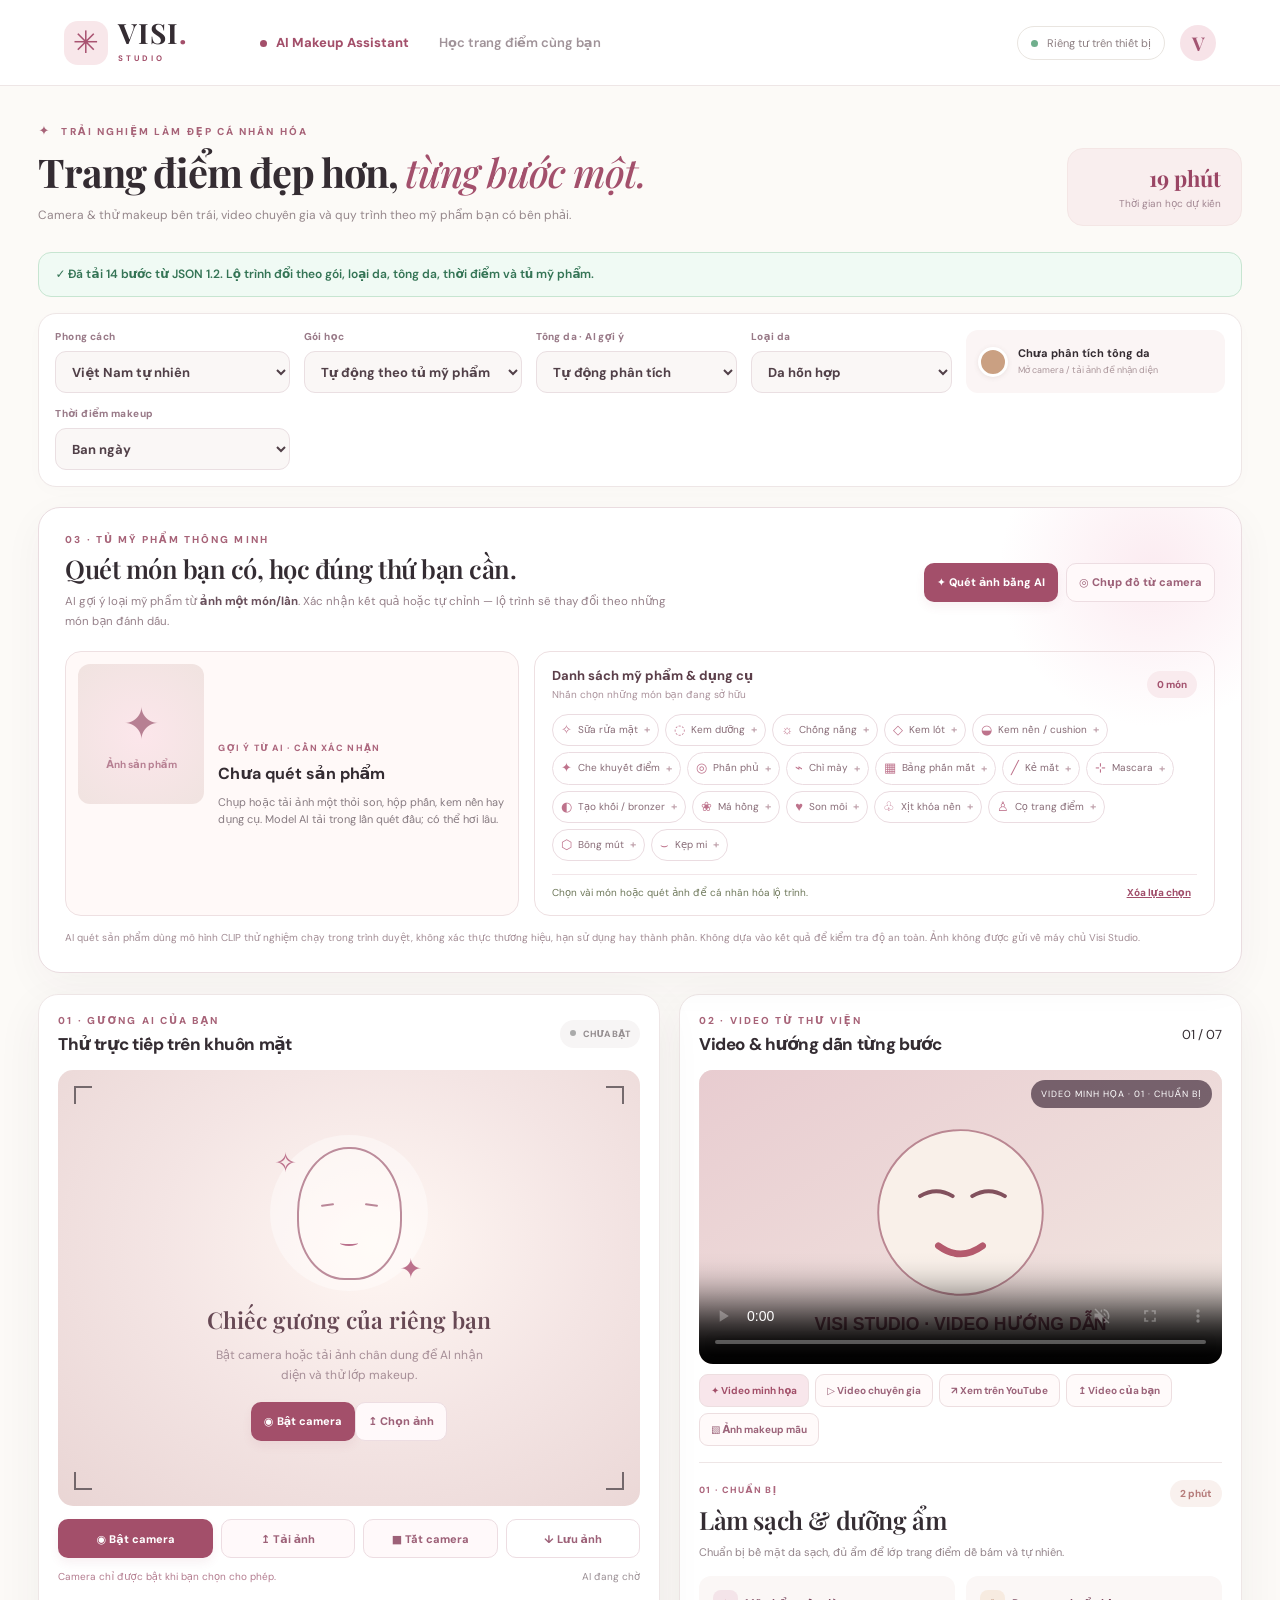
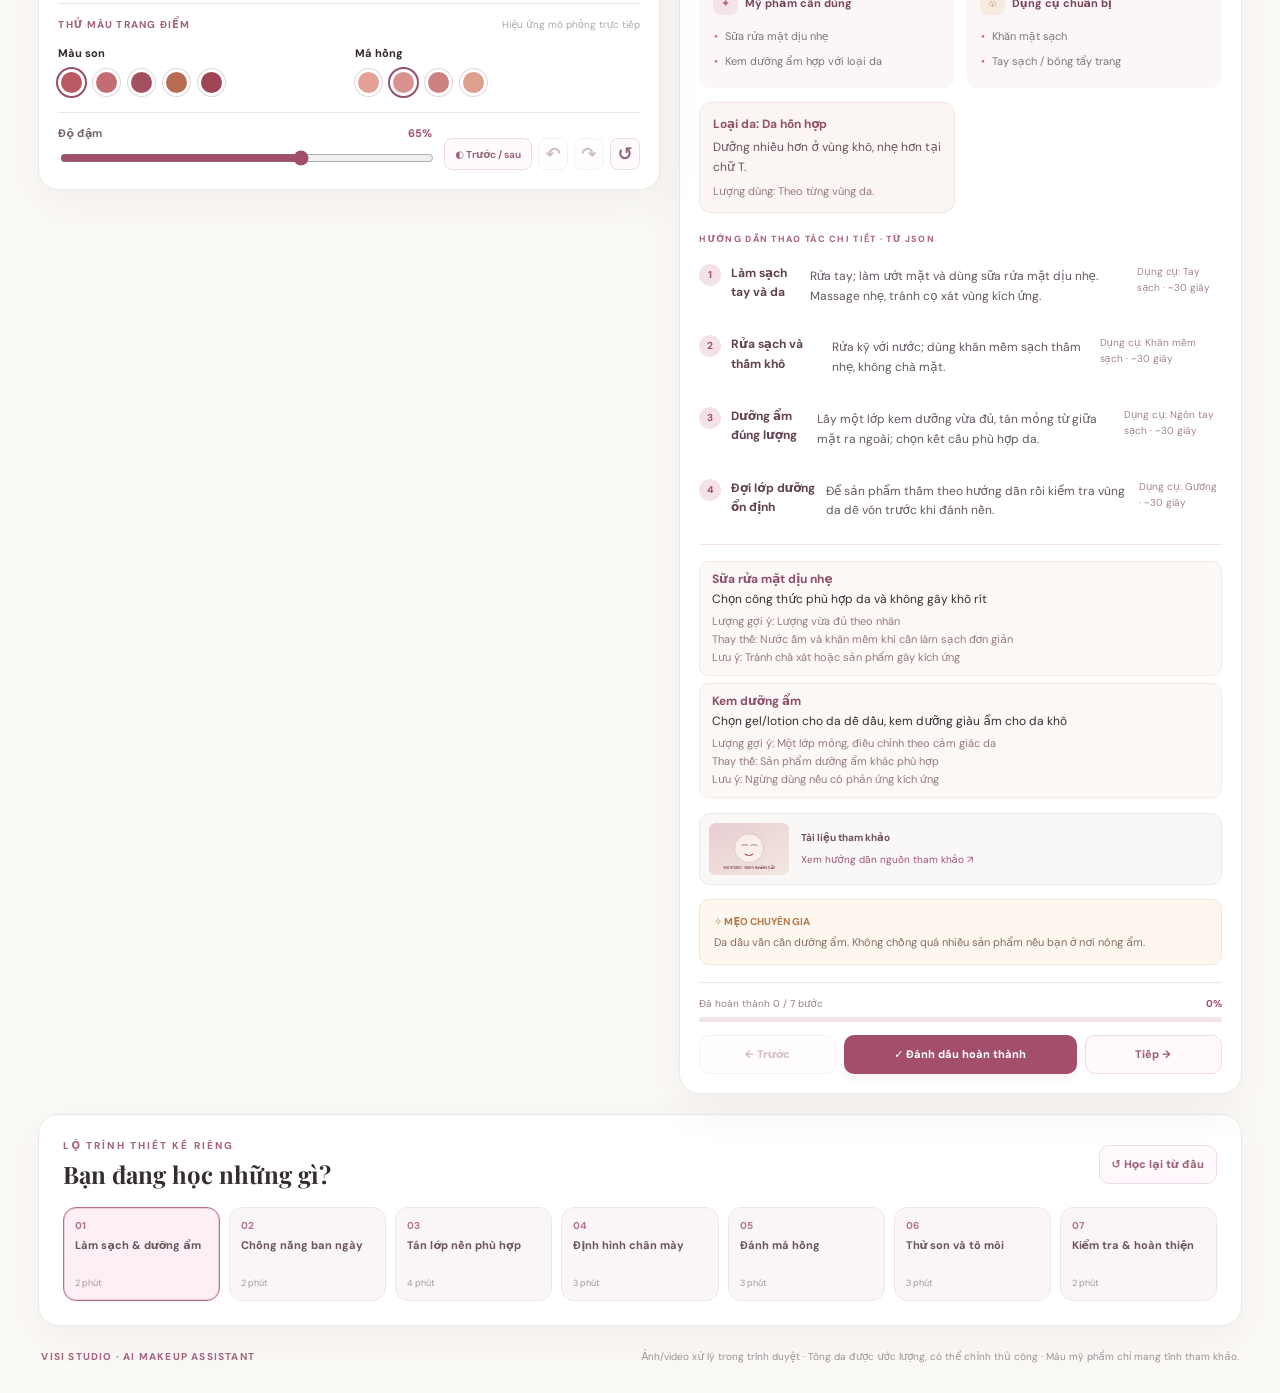
==== makeup-assistant/index.html @ 54a28d05 "Add files via upload" ====
<!doctype html>
<html lang="vi">
<head>
  <meta charset="UTF-8">
  <meta name="viewport" content="width=device-width,initial-scale=1,viewport-fit=cover">
  <meta name="theme-color" content="#fcf9f5">
  <meta name="description" content="Visi Studio – học makeup 2 màn hình, thử son và má hồng AI, video hướng dẫn, lộ trình cá nhân hóa theo tông da.">
  <title>Visi Studio · AI Makeup Assistant</title>
  <link rel="icon" href="assets/logo.svg" type="image/svg+xml">
  <link rel="stylesheet" href="style.css?v=json11">
  <link rel="stylesheet" href="inventory.css?v=json11">
  <script src="curriculum.js?v=json11" defer></script>
  <script src="inventory-ai.js?v=json11" defer></script>
  <script src="script.js?v=json11" defer></script>
</head>
<body>
<div class="app-shell">
  <header class="topbar">
    <a class="brand" href="./" aria-label="Trang chủ Visi Studio"><span class="logo-icon">✳</span><span class="brand-word">VISI<span class="period">.</span><small>STUDIO</small></span></a>
    <div class="topnav"><span class="nav-link active"><span class="dot"></span> AI Makeup Assistant</span><span class="nav-link hide-small">Học trang điểm cùng bạn</span></div>
    <div class="topright"><span class="privacy-chip"><span class="privacy-dot"></span> Riêng tư trên thiết bị</span><span class="top-avatar">V</span></div>
  </header>

  <main class="main">
    <div class="intro-row">
      <div><div class="eyebrow"><span class="tiny-star">✦</span> TRẢI NGHIỆM LÀM ĐẸP CÁ NHÂN HÓA</div><h1>Trang điểm đẹp hơn, <em>từng bước một.</em></h1><p>Camera & thử makeup bên trái, video chuyên gia và quy trình theo mỹ phẩm bạn có bên phải.</p></div>
      <div class="intro-stat"><strong id="totalTime">15 phút</strong><span>Thời gian học dự kiến</span></div>
    </div>
    <div id="curriculumStatus" class="curriculum-status loading" role="status" aria-live="polite">Đang tải dữ liệu JSON…</div>
    <div class="studio-controls">
      <div class="field"><label for="styleSelect">Phong cách</label><select id="styleSelect"><option value="vietnam">Việt Nam tự nhiên</option><option value="douyin">Douyin trong trẻo</option><option value="western">Âu Mỹ sắc nét</option></select></div>
      <div class="field"><label for="planSelect">Gói học</label><select id="planSelect"><option value="auto">Tự động theo tủ mỹ phẩm</option><option value="basic">Cơ bản · 7 bước</option><option value="advanced">Nâng cao · 13 bước</option></select></div>
      <div class="field"><label for="toneSelect">Tông da · AI gợi ý</label><select id="toneSelect"><option value="auto">Tự động phân tích</option><option value="light">Da sáng</option><option value="medium">Da trung bình</option><option value="tan">Da ngăm</option><option value="deep">Da sẫm</option></select></div>
      <div class="field"><label for="skinTypeSelect">Loại da</label><select id="skinTypeSelect"><option value="normal">Da thường</option><option value="oily">Da dầu</option><option value="dry">Da khô</option><option value="combination">Da hỗn hợp</option><option value="sensitive">Da nhạy cảm</option></select></div><div class="tone-result"><span class="tone-dot" id="toneDot"></span><div><strong id="toneTitle">Chưa phân tích tông da</strong><small id="toneDetails">Có thể tự chọn hoặc mở camera</small></div></div>
      <div class="field"><label for="timeOfDaySelect">Thời điểm makeup</label><select id="timeOfDaySelect"><option value="day">Ban ngày</option><option value="night">Buổi tối</option></select></div>
    </div>


    <section class="inventory-studio" aria-label="Tủ mỹ phẩm và quét AI">
      <div class="inventory-head">
        <div><div class="eyebrow">03 · TỦ MỸ PHẨM THÔNG MINH</div><h2>Quét món bạn có, học đúng thứ bạn cần.</h2><p>AI gợi ý loại mỹ phẩm từ <strong>ảnh một món/lần</strong>. Xác nhận kết quả hoặc tự chỉnh — lộ trình sẽ thay đổi theo những món bạn đánh dấu.</p></div>
        <div class="inventory-actions"><button id="scanFromPhoto" type="button" class="btn primary">✦ Quét ảnh bằng AI</button><button id="scanFromCamera" type="button" class="btn outline">◎ Chụp đồ từ camera</button><input id="productScanInput" type="file" accept="image/jpeg,image/png,image/webp" hidden></div>
      </div>
      <div class="inventory-body">
        <div class="scan-result" aria-label="Kết quả nhận diện sản phẩm">
          <div class="scan-preview"><img id="scanPreview" alt="Ảnh sản phẩm được chọn" hidden><div id="scanPlaceholder"><span>✦</span><small>Ảnh sản phẩm</small></div></div>
          <div class="scan-insights"><span class="section-label">GỢI Ý TỪ AI · CẦN XÁC NHẬN</span><h3 id="scanName">Chưa quét sản phẩm</h3><p id="scanStatus" role="status" aria-live="polite">Chụp hoặc tải ảnh một thỏi son, hộp phấn, kem nền hay dụng cụ. Model AI tải trong lần quét đầu; có thể hơi lâu.</p><div id="scanConfirmation" hidden><span id="scanConfidence"></span><button class="btn primary" id="confirmScan" type="button">✓ Có, thêm vào tủ</button><button class="btn outline" id="rejectScan" type="button">Đổi loại</button></div></div>
        </div>
        <div class="inventory-collection"><div class="inventory-collection-head"><div><strong>Danh sách mỹ phẩm & dụng cụ</strong><small>Nhấn chọn những món bạn đang sở hữu</small></div><span id="ownedCount" class="inventory-count">0 món</span></div><div id="inventoryChips" class="inventory-chips"></div><div class="inventory-foot"><span id="planSuggestion" class="plan-suggestion"></span><button type="button" id="clearInventory" class="text-button">Xóa lựa chọn</button></div></div>
      </div>
      <p class="inventory-note">AI quét sản phẩm dùng mô hình CLIP thử nghiệm chạy trong trình duyệt, không xác thực thương hiệu, hạn sử dụng hay thành phần. Không dựa vào kết quả để kiểm tra độ an toàn. Ảnh không được gửi về máy chủ Visi Studio.</p>
    </section>

    <div class="workspace">
      <section class="pane camera-pane" aria-label="Gương AI và camera">
        <div class="pane-head"><div><div class="eyebrow">01 · GƯƠNG AI CỦA BẠN</div><h2>Thử trực tiếp trên khuôn mặt</h2></div><span class="live-pill" id="cameraState"><span></span> CHƯA BẬT</span></div>
        <div class="camera-stage" id="cameraStage">
          <canvas id="makeupCanvas" aria-label="Camera hoặc ảnh với lớp thử trang điểm ảo"></canvas>
          <div class="empty-state" id="emptyState"><div class="face-art"><div class="face-shape"><span class="face-eye one"></span><span class="face-eye two"></span><span class="face-lips"></span></div><span class="spark s1">✦</span><span class="spark s2">✧</span></div><strong>Chiếc gương của riêng bạn</strong><p>Bật camera hoặc tải ảnh chân dung để AI nhận diện và thử lớp makeup.</p><div class="empty-actions"><button id="startCameraMain" class="btn primary" type="button"><span>◉</span> Bật camera</button><button id="pickPhotoMain" class="btn outline" type="button">↥ Chọn ảnh</button></div></div>
          <div class="stage-corner tl"></div><div class="stage-corner tr"></div><div class="stage-corner bl"></div><div class="stage-corner br"></div>
          <div class="overlay-label" id="overlayLabel" hidden>Đang thử makeup ảo</div>
        </div>
        <video id="cameraVideo" autoplay muted playsinline hidden></video>
        <input id="photoInput" type="file" accept="image/jpeg,image/png,image/webp" hidden>
        <div class="camera-actions"><button class="btn primary" id="startCamera" type="button">◉ Bật camera</button><button class="btn outline" id="uploadPhoto" type="button">↥ Tải ảnh</button><button class="btn outline" id="stopCamera" type="button">■ Tắt camera</button><button class="btn ghost" id="captureBtn" type="button">↓ Lưu ảnh</button></div>
        <div class="statusbar"><span id="statusLine" role="status" aria-live="polite">Camera chỉ được bật khi bạn chọn cho phép.</span><span class="status-detail" id="aiStatus">AI đang chờ</span></div>
        <div class="preview-editor"><div class="editor-title"><span>THỬ MÀU TRANG ĐIỂM</span><small>Hiệu ứng mô phỏng trực tiếp</small></div>
          <div class="editor-rows"><div class="color-editor"><label>Màu son</label><div id="lipPalette" class="swatches" role="group" aria-label="Bảng màu son"></div></div><div class="color-editor"><label>Má hồng</label><div id="blushPalette" class="swatches" role="group" aria-label="Bảng màu má hồng"></div></div></div>
          <div class="preview-bottom"><div class="range-box"><label for="opacityRange">Độ đậm <b id="opacityValue">65%</b></label><input type="range" min="0" max="100" value="65" id="opacityRange"></div><div class="inline-tools"><button id="beforeAfter" type="button" class="mini-btn">◐ Trước / sau</button><button id="undoBtn" type="button" class="icon-btn" title="Hoàn tác" aria-label="Hoàn tác">↶</button><button id="redoBtn" type="button" class="icon-btn" title="Làm lại" aria-label="Làm lại">↷</button><button id="resetBtn" type="button" class="icon-btn" title="Đặt lại" aria-label="Đặt lại">↺</button></div></div>
        </div>
      </section>

      <section class="pane guide-pane" aria-label="Video hướng dẫn và lộ trình">
        <div class="pane-head"><div><div class="eyebrow">02 · VIDEO TỪ THƯ VIỆN</div><h2>Video & hướng dẫn từng bước</h2></div><span class="step-badge" id="stepCount">01 / 07</span></div>
        <div class="guide-player"><video id="guideVideo" controls playsinline preload="metadata" poster="assets/guide-poster.svg"></video><iframe id="expertFrame" title="Video chuyên gia Lisa Eldridge (YouTube)" allow="encrypted-media; picture-in-picture; fullscreen" referrerpolicy="strict-origin-when-cross-origin" loading="lazy" hidden></iframe><div class="video-corner-note" id="videoLabel">VIDEO MINH HỌA</div></div>
        <div class="video-actions"><button id="useVideoSample" type="button" class="tiny-btn active">✦ Video minh họa</button><button id="useExpertVideo" type="button" class="tiny-btn">▷ Video chuyên gia</button><a href="https://www.youtube.com/watch?v=bb75cZ81HUU" id="expertOriginal" class="tiny-btn expert-link" target="_blank" rel="noopener noreferrer">↗ Xem trên YouTube</a><button id="pickTutorial" type="button" class="tiny-btn">↥ Video của bạn</button><button id="pickReference" type="button" class="tiny-btn">▧ Ảnh makeup mẫu</button><input type="file" accept="video/mp4,video/webm" id="tutorialInput" hidden><input type="file" accept="image/png,image/jpeg,image/webp" id="referenceInput" hidden></div>
        <div class="reference-box" id="referenceBox" hidden><img id="referenceImg" alt="Ảnh trang điểm tham khảo của người dùng"><span>Ảnh makeup tham khảo</span><button id="clearReference" class="mini-btn" type="button">× Bỏ ảnh</button></div>
        <div class="lesson-header"><div><span class="section-label" id="lessonCategory">01 · CHUẨN BỊ</span><h3 id="lessonTitle">Làm sạch và dưỡng ẩm</h3><p id="lessonDesc">Chuẩn bị một bề mặt da thoải mái trước khi trang điểm.</p></div><span id="lessonMinutes" class="minute-tag">2 phút</span></div>
        <div id="availabilityNotice" class="availability-notice" hidden></div><div class="lesson-kits"><div class="kit"><div class="kit-head"><span class="kit-icon">✦</span><strong>Mỹ phẩm cần dùng</strong></div><ul id="productList"></ul></div><div class="kit"><div class="kit-head"><span class="kit-icon tools-icon">♧</span><strong>Dụng cụ chuẩn bị</strong></div><ul id="toolList"></ul></div></div>
        <div class="personalization-grid" aria-label="Gợi ý cá nhân hóa theo dữ liệu JSON">
          <div id="skinGuidance" class="personal-note" hidden></div>
          <div id="toneGuidance" class="personal-note" hidden></div>
        </div>
        <p id="styleGuidance" class="style-guidance" hidden></p>
        <div class="instructions"><div class="section-label">HƯỚNG DẪN THAO TÁC CHI TIẾT · TỪ JSON</div><ol id="instructionList"></ol></div>
        <div class="product-notes" id="productNotes" hidden></div><div class="lesson-resources"><img id="lessonIllustration" src="assets/guide-poster.svg" alt="Hình minh họa bước trang điểm" width="74" height="52"><div><strong>Tài liệu tham khảo</strong><a id="lessonSource" href="https://www.lorealparisusa.com/beauty-magazine/makeup/makeup-looks/how-to-apply-makeup" rel="noopener noreferrer" target="_blank">Quy trình makeup cơ bản của L’Oréal Paris ↗</a></div></div><div class="coach-note"><span>✧ MẸO CHUYÊN GIA</span><p id="expertTip"></p></div>
        <div class="lesson-bottom"><div class="progress-meta"><span id="progressText">Đã hoàn thành 0 / 7 bước</span><strong id="progressPercent">0%</strong></div><div class="progress-track"><span id="progressFill"></span></div><div class="lesson-nav"><button type="button" id="prevStep" class="btn outline">← Trước</button><button type="button" id="completeStep" class="btn primary">✓ Đánh dấu hoàn thành</button><button type="button" id="nextStep" class="btn outline">Tiếp →</button></div></div>
      </section>
    </div>

    <section class="roadmap"><div class="roadmap-head"><div><div class="eyebrow">LỘ TRÌNH THIẾT KẾ RIÊNG</div><h2>Bạn đang học những gì?</h2></div><button id="restartCourse" class="btn outline" type="button">↺ Học lại từ đầu</button></div><div class="step-track" id="stepTrack"></div></section>
    <footer class="footer"><span>VISI STUDIO · AI MAKEUP ASSISTANT</span><span>Ảnh/video xử lý trong trình duyệt · Tông da được ước lượng, có thể chỉnh thủ công · Màu mỹ phẩm chỉ mang tính tham khảo.</span></footer>
  </main>
</div>
</body>
</html>
---- makeup-assistant/style.css ----
@import url('https://fonts.googleapis.com/css2?family=DM+Sans:wght@400;500;600;700;800&family=Playfair+Display:ital,wght@0,500;0,600;0,700;1,500;1,600&display=swap');
:root{--cream:#fcfaf7;--text:#342c32;--muted:#97878d;--accent:#a34f6a;--accentDark:#8b3e58;--tint:#fcf0f2;--line:#eee6e6;--shadow:0 14px 45px #3c2e3810;--radius:20px}*{box-sizing:border-box}html{scroll-behavior:smooth}body{margin:0;background:var(--cream);font-family:'DM Sans',system-ui,-apple-system,'Segoe UI',sans-serif;color:var(--text);font-size:13px}button,select,input{font:inherit}button{cursor:pointer}button:disabled{opacity:.43;cursor:not-allowed}button:focus-visible,select:focus-visible,input:focus-visible,a:focus-visible{outline:3px solid #b5597a;outline-offset:2px}button,select{transition:box-shadow .18s,background .18s,transform .15s}button:not(:disabled):active{transform:scale(.98)}.topbar{height:86px;display:flex;align-items:center;justify-content:space-between;padding:0 clamp(22px,5vw,84px);background:#fff;border-bottom:1px solid var(--line);gap:22px}.brand{display:flex;align-items:center;gap:10px;color:var(--text);text-decoration:none}.logo-icon{background:#f8e7ea;color:#a95371;width:44px;height:44px;border-radius:14px;display:grid;place-items:center;font-size:31px;font-weight:400}.brand-word{font-family:'Playfair Display',Georgia,serif;font-size:28px;font-weight:700;line-height:.75;letter-spacing:1px}.brand-word .period{color:var(--accent)}.brand-word small{display:block;font:700 8px 'DM Sans',sans-serif;letter-spacing:3px;margin-top:10px;color:var(--accent)}.topnav{display:flex;gap:30px;align-items:center;margin-left:50px;margin-right:auto}.nav-link{font-size:13px;color:#a09399;font-weight:600;white-space:nowrap}.nav-link.active{color:var(--accent);font-weight:800}.dot{display:inline-block;width:7px;height:7px;border-radius:50%;background:var(--accent);margin-right:6px}.topright{display:flex;align-items:center;gap:15px}.privacy-chip{border:1px solid #e9e5e0;padding:9px 13px;border-radius:50px;color:#8d7f82;font-size:11px;white-space:nowrap}.privacy-dot{display:inline-block;width:7px;height:7px;border-radius:50%;background:#70af8d;margin-right:6px}.top-avatar{width:36px;height:36px;border-radius:50%;background:#f7e3e8;color:#a35572;display:grid;place-items:center;font-family:'Playfair Display',serif;font-weight:700;font-size:19px}.main{max-width:1500px;margin:0 auto;padding:36px clamp(18px,3vw,50px) 30px}.intro-row{display:flex;align-items:flex-end;justify-content:space-between;gap:20px;margin-bottom:26px}.eyebrow{letter-spacing:2.1px;font-size:10px;font-weight:800;color:#a76378}.tiny-star{font-size:13px;margin-right:6px}.intro-row h1{font-family:'Playfair Display',Georgia,serif;font-size:clamp(27px,3.1vw,43px);letter-spacing:-1.2px;margin:8px 0 8px;line-height:1.25}.intro-row h1 em{font-weight:500;color:#a3506c}.intro-row p{margin:0;color:#95878b;font-size:12px;line-height:1.8}.intro-stat{text-align:right;background:#f9eeee;border:1px solid #f4e6e5;border-radius:16px;padding:14px 20px;min-width:175px}.intro-stat strong{font-family:'Playfair Display',serif;display:block;color:#9a4564;font-size:22px;line-height:1.4}.intro-stat span{font-size:10px;color:#a18691}.studio-controls{background:#fff;border:1px solid var(--line);border-radius:18px;padding:16px;display:grid;grid-template-columns:1.1fr .95fr 1fr 1.1fr;gap:14px;margin-bottom:20px;box-shadow:0 4px 18px #3e273204}.field label{display:block;color:#997a88;font-size:10px;font-weight:800;margin-bottom:8px;letter-spacing:.4px}.field select{background:#faf7f6;border:1px solid #eadfe2;border-radius:11px;color:#514048;font-weight:700;min-width:0;width:100%;height:42px;padding:0 12px}.tone-result{background:#fbf5f5;border-radius:12px;display:flex;align-items:center;gap:10px;padding:9px 12px}.tone-dot{width:30px;height:30px;display:inline-block;border-radius:50%;background:linear-gradient(135deg,#ead0bb,#b68b71);border:3px solid #fff;box-shadow:0 1px 5px #7658501f;flex-shrink:0}.tone-result strong,.tone-result small{display:block}.tone-result strong{font-size:11px}.tone-result small{color:#aa959a;font-size:9px;margin-top:4px;line-height:1.5}.workspace{display:grid;grid-template-columns:minmax(0,1.05fr) minmax(0,.95fr);gap:19px;align-items:start}.pane{border:1px solid var(--line);border-radius:var(--radius);background:#fff;box-shadow:var(--shadow);padding:19px;min-width:0}.camera-pane{position:sticky;top:15px}.pane-head{display:flex;justify-content:space-between;align-items:center;gap:12px;margin-bottom:15px}.pane-head h2{font-size:17px;line-height:1.3;margin:6px 0 0;font-weight:800;letter-spacing:-.4px}.live-pill{font-size:9px;font-weight:800;border-radius:30px;background:#f7f5f5;color:#958e90;white-space:nowrap;padding:8px 10px}.live-pill span{display:inline-block;border-radius:50%;width:6px;height:6px;background:#aaa;vertical-align:1px;margin-right:5px}.live-pill.on{background:#e4f3e9;color:#36845e}.live-pill.on span{background:#40b677}.camera-stage{border-radius:15px;position:relative;width:100%;aspect-ratio:4 / 3;max-height:540px;min-height:330px;background:radial-gradient(ellipse at 55% 40%,#fff7f3,#f4e5e4 48%,#e9d5d4);overflow:hidden}.camera-stage>canvas{display:block;width:100%;height:100%;object-fit:contain}.empty-state{position:absolute;inset:0;display:flex;flex-direction:column;align-items:center;justify-content:center;text-align:center;padding:24px}.empty-state[hidden]{display:none}.empty-state strong{font-family:'Playfair Display',Georgia,serif;font-size:23px;font-weight:600;color:#674854;margin-top:13px}.empty-state p{font-size:12px;color:#a68e97;line-height:1.7;max-width:280px;margin:10px 0 16px}.face-art{position:relative;width:158px;height:156px;border-radius:50%;background:#ffffff60;display:grid;place-items:center}.face-shape{width:105px;height:133px;position:relative;border:2px solid #bc8c9b;border-radius:49% 49% 45% 45%;background:#fffaf740}.face-eye{position:absolute;top:55px;width:13px;height:2px;background:#ba8798;border-radius:2px}.face-eye.one{left:22px;transform:rotate(-7deg)}.face-eye.two{right:22px;transform:rotate(7deg)}.face-lips{position:absolute;width:18px;height:6px;bottom:32px;left:calc(50% - 9px);border-bottom:2px solid #ba708c;border-radius:50%}.spark{position:absolute;color:#bc718c;font-size:27px}.s1{bottom:5px;right:6px}.s2{top:10px;left:4px}.stage-corner{position:absolute;width:18px;height:18px;pointer-events:none;opacity:.65;border-color:#fff}.stage-corner.tl{top:16px;left:16px;border-top:2px solid;border-left:2px solid}.stage-corner.tr{top:16px;right:16px;border-top:2px solid;border-right:2px solid}.stage-corner.bl{bottom:16px;left:16px;border-bottom:2px solid;border-left:2px solid}.stage-corner.br{bottom:16px;right:16px;border-bottom:2px solid;border-right:2px solid}.overlay-label{position:absolute;right:14px;bottom:14px;background:#432c3fa8;color:#fff;border-radius:22px;padding:7px 11px;font-size:10px}.camera-actions{display:grid;grid-template-columns:1.15fr 1fr 1fr 1fr;gap:8px;margin-top:13px}.btn{border-radius:10px;min-height:39px;padding:9px 12px;font-weight:800;font-size:11px;white-space:nowrap;border:1px solid transparent}.btn.primary{color:#fff;background:var(--accent);box-shadow:0 5px 10px #a34f6a14}.btn.primary:hover{background:var(--accentDark)}.btn.outline,.btn.ghost{border-color:#eddde2;color:#9d6178;background:#fff9fa}.btn.outline:hover,.btn.ghost:hover{background:#f9edf0}.btn.ghost{background:#fff}.statusbar{display:flex;justify-content:space-between;gap:12px;color:#b37c8f;font-size:10px;margin:11px 0 13px;min-height:21px;line-height:1.5}.statusbar.error{color:#bd4c66}.status-detail{color:#9a8f94;white-space:nowrap}.preview-editor{border-top:1px solid var(--line);padding-top:14px}.editor-title{display:flex;align-items:center;justify-content:space-between;gap:8px}.editor-title>span{font-size:10px;color:#a3647a;font-weight:800;letter-spacing:1.2px}.editor-title small{font-size:10px;color:#aaa}.editor-rows{display:grid;grid-template-columns:1fr 1fr;gap:12px;margin-top:15px}.color-editor label{display:block;font-size:11px;font-weight:800;margin-bottom:9px}.swatches{display:flex;flex-wrap:wrap;gap:8px}.swatch{width:27px;height:27px;border-radius:50%;border:3px solid #fff;box-shadow:0 0 0 1px #e5d5da;cursor:pointer;padding:0}.swatch.active{box-shadow:0 0 0 2px #96506b,0 0 0 4px #fff}.preview-bottom{border-top:1px solid var(--line);margin-top:16px;padding-top:13px;display:flex;align-items:flex-end;justify-content:space-between;gap:12px}.range-box{flex:1}.range-box label{font-size:11px;display:flex;justify-content:space-between;gap:10px;font-weight:700;color:#75646c;margin-bottom:8px}.range-box label b{color:#a64d70}.range-box input{accent-color:#a34f6a;width:100%;cursor:pointer}.inline-tools{display:flex;gap:6px;align-items:center}.mini-btn,.icon-btn{border:1px solid #eadce0;background:#fffafb;color:#956779;border-radius:8px;min-height:32px;padding:5px 10px;font-weight:700;font-size:10px}.icon-btn{width:30px;padding:0;font-size:18px}.mini-btn.active{background:#a34f6a;color:white}.guide-player{border-radius:14px;background:#eadcda;overflow:hidden;aspect-ratio:16/9;position:relative}.guide-player video{display:block;width:100%;height:100%;background:#eadcda;object-fit:contain}.video-corner-note{position:absolute;right:10px;top:10px;border-radius:30px;background:#351e30a3;color:#fff;font-size:9px;letter-spacing:1px;padding:8px 10px;pointer-events:none}.video-actions{display:flex;gap:6px;flex-wrap:wrap;margin:10px 0 16px}.tiny-btn{font-size:10px;font-weight:700;color:#9b6379;background:#fffafa;border:1px solid #eddee0;border-radius:9px;padding:9px 11px;white-space:nowrap}.tiny-btn.active{background:#f8e6eb;color:#a24f69}.reference-box{border:1px solid #eddfe3;background:#fff8f8;border-radius:10px;margin-bottom:14px;padding:8px;display:flex;gap:12px;align-items:center}.reference-box[hidden]{display:none}.reference-box img{height:58px;width:64px;object-fit:cover;border-radius:7px}.reference-box span{flex:1;font-size:10px;color:#8b6676;font-weight:700}.lesson-header{border-top:1px solid var(--line);padding-top:17px;display:flex;gap:12px;justify-content:space-between}.section-label{font-size:9px;color:#ac667d;font-weight:800;letter-spacing:1.3px}.lesson-header h3{font-family:'Playfair Display',Georgia,serif;font-size:25px;font-weight:600;line-height:1.3;letter-spacing:-.4px;margin:7px 0 7px}.lesson-header p{color:#93848a;line-height:1.65;font-size:11px;margin:0}.minute-tag{background:#f9f1ee;border-radius:30px;color:#b67c7b;font-size:10px;font-weight:800;padding:7px 10px;white-space:nowrap;height:fit-content}.lesson-kits{display:grid;grid-template-columns:1fr 1fr;gap:11px;margin-top:15px}.kit{background:#fbf7f6;border-radius:12px;padding:14px;min-width:0}.kit-head{display:flex;gap:7px;align-items:center;font-size:11px;color:#79455c}.kit-icon{background:#f4e4e9;display:grid;place-items:center;width:25px;height:25px;border-radius:8px;color:#b56586}.kit-icon.tools-icon{color:#a37055;background:#f7ebe0}.kit ul{list-style:none;margin:9px 0 0;padding:0}.kit li{padding:4px 0 4px 12px;font-size:11px;color:#80737a;line-height:1.55;position:relative}.kit li:before{content:'•';position:absolute;left:1px;color:#b66b81}.instructions{margin-top:20px}.instructions ol{padding:0;margin:11px 0 0;list-style:none;counter-reset:inst}.instructions li{counter-increment:inst;display:flex;gap:10px;align-items:flex-start;line-height:1.6;margin:0 0 10px;font-size:11.5px;color:#645762}.instructions li:before{content:counter(inst);background:#f5e2e7;color:#a4516b;flex:0 0 22px;height:22px;border-radius:50%;display:grid;place-items:center;font-size:10px;font-weight:800}.coach-note{margin-top:14px;padding:12px 14px;background:#fdf7ef;border:1px solid #f1e3d7;border-radius:10px}.coach-note span{font-size:10px;font-weight:800;color:#b57a4b}.coach-note p{margin:5px 0 0;font-size:11px;line-height:1.6;color:#866b61}.lesson-bottom{border-top:1px solid var(--line);padding-top:14px;margin-top:17px}.progress-meta{display:flex;justify-content:space-between;align-items:center;font-size:10px;color:#947f88}.progress-meta strong{color:#9d4c6b}.progress-track{height:5px;background:#f1e5e7;border-radius:12px;overflow:hidden;margin:7px 0 13px}.progress-track span{display:block;height:100%;width:0;background:#ad5b79;border-radius:10px;transition:width .2s}.lesson-nav{display:grid;grid-template-columns:1fr 1.7fr 1fr;gap:8px}.roadmap{margin-top:20px;background:#fff;border:1px solid var(--line);border-radius:20px;padding:24px;box-shadow:var(--shadow)}.roadmap-head{display:flex;justify-content:space-between;gap:10px;align-items:center;margin-bottom:17px}.roadmap-head h2{margin:6px 0 0;font-family:'Playfair Display',serif;font-size:24px}.step-track{display:grid;grid-template-columns:repeat(7,minmax(120px,1fr));gap:9px}.track-step{background:#faf6f6;border:1px solid #f0e6e7;border-radius:13px;padding:11px;text-align:left;display:flex;flex-direction:column;gap:6px;min-height:94px;color:#6b5360}.track-step.active{background:#fcf0f2;border-color:#b86e86;box-shadow:inset 0 0 0 1px #b86e8640}.track-step.done{background:#f0f8f1;border-color:#b3d6bf}.track-step .num{font-size:10px;font-weight:800;color:#b4778a}.track-step strong{font-size:11px;line-height:1.4}.track-step small{font-size:9px;color:#a29599;margin-top:auto}.footer{display:flex;justify-content:space-between;gap:25px;font-size:10px;color:#9c9297;padding:24px 3px 0}.footer span:first-child{letter-spacing:1.2px;font-weight:800;color:#a6657c;white-space:nowrap}
@media (max-width:1100px){.workspace{grid-template-columns:minmax(0,1fr) minmax(0,1fr)}.main{padding:26px 18px}.camera-stage{min-height:300px}.step-track{grid-template-columns:repeat(4,minmax(0,1fr))}.camera-actions{grid-template-columns:repeat(2,1fr)}.topnav{margin-left:0}.intro-stat{display:none}}
@media (max-width:820px){.workspace{grid-template-columns:1fr}.camera-pane{position:static}.studio-controls{grid-template-columns:repeat(2,minmax(0,1fr))}.camera-stage{max-height:none;aspect-ratio:4/3}.guide-pane{display:flex;flex-direction:column}.guide-pane .guide-player{max-height:350px}.topnav .hide-small{display:none}}
@media (max-width:540px){.topbar{height:70px;padding:0 16px}.topnav{display:none}.topright .privacy-chip{font-size:0;padding:9px 10px}.privacy-dot{margin:0}.main{padding:22px 12px}.intro-row h1{font-size:29px}.intro-row p{font-size:11px}.studio-controls{padding:10px;gap:8px}.field select{font-size:11px;padding:0 7px}.tone-result{grid-column:1/-1}.pane{padding:11px;border-radius:16px}.pane-head h2{font-size:15px}.eyebrow{font-size:9px;letter-spacing:1.5px}.camera-stage{min-height:345px;aspect-ratio:4/4.3}.empty-state strong{font-size:19px}.empty-state p{font-size:11px}.camera-actions{grid-template-columns:repeat(2,minmax(0,1fr))}.lesson-kits{gap:7px}.kit{padding:11px}.kit-head{font-size:10px}.lesson-header h3{font-size:23px}.preview-bottom{flex-wrap:wrap}.range-box{flex-basis:100%}.step-track{grid-template-columns:repeat(2,minmax(0,1fr))}.roadmap{padding:15px}.roadmap-head h2{font-size:20px}.footer{flex-direction:column;gap:6px}}
@media(prefers-reduced-motion:reduce){html{scroll-behavior:auto}button,select,input,.progress-track span{transition:none!important}}

/* Visi Studio · JSON curriculum personalization panels */
.curriculum-status{margin:0 0 16px;padding:12px 16px;border-radius:13px;font-size:12px;font-weight:600;line-height:1.6;border:1px solid #eaddda;background:#f8f1eb;color:#6a555d}
.curriculum-status.ready{background:#f0faf4;border-color:#c7e5d1;color:#347455}
.curriculum-status.error{background:#fff1f0;border-color:#efc9c4;color:#a64648}
.curriculum-status button{margin-left:12px;padding:5px 12px}
.personalization-grid{display:grid;grid-template-columns:1fr 1fr;gap:10px;margin-top:14px}
.personal-note{background:#fbf6f4;border:1px solid #f1e4e1;border-radius:12px;padding:12px 13px;font-size:12px;line-height:1.65;color:#65545b}
.personal-note b{display:block;margin-bottom:3px;color:#935266;font-size:12px}
.personal-note p{margin:0 0 5px}
.personal-note small{display:block;color:#977882;font-size:11px;line-height:1.55}
.personal-note[hidden],.style-guidance[hidden],.product-notes[hidden]{display:none!important}
.style-guidance{margin:12px 0;padding:10px 12px;border-left:3px solid #be6a82;background:#fff8f6;border-radius:0 8px 8px 0;font-size:12px;line-height:1.6;color:#7e5365}
.instructions .instruction-action{padding:8px 0}
.instructions .instruction-action strong{font-size:12px;color:#62424f}
.instructions .instruction-action p{margin:3px 0;font-size:12px;line-height:1.65}
.instructions .instruction-action small{display:block;font-size:10px;color:#a18489}
.product-notes{border-top:1px solid #f2e4e8;margin:12px 0 0;padding-top:9px}
.product-note-item{padding:9px 12px;margin:7px 0;background:#fcf8f6;border-radius:10px;border:1px solid #f4e7e4}
.product-note-item strong{display:block;color:#8e4d69;font-size:12px;margin-bottom:3px}
.product-note-item p{font-size:12px;margin:0 0 4px;line-height:1.6}
.product-note-item small{display:block;color:#96787f;font-size:11px;line-height:1.6}
@media(max-width:740px){.personalization-grid{grid-template-columns:1fr}.curriculum-status{font-size:11px}}
---- makeup-assistant/inventory.css ----
/* Visi Studio · smart vanity / video-source updates */
.studio-controls{grid-template-columns:1.05fr .98fr .9fr .9fr 1.16fr}
.inventory-studio{background:#fff;border:1px solid #eadce0;border-radius:22px;margin:0 0 21px;padding:25px 26px;box-shadow:0 12px 40px #452d3a0b;position:relative;overflow:hidden}
.inventory-studio:before{content:"";pointer-events:none;position:absolute;right:-72px;top:-96px;background:radial-gradient(circle,#fbe9ef,#fff0 68%);height:320px;width:320px;opacity:.9}
.inventory-head{position:relative;display:flex;align-items:center;justify-content:space-between;gap:22px}
.inventory-head h2{font:600 clamp(21px,2vw,27px)/1.24 'Playfair Display',Georgia,serif;margin:7px 0 7px;letter-spacing:-.5px}
.inventory-head p{margin:0;font-size:11.5px;color:#96818a;line-height:1.7;max-width:610px}
.inventory-head strong{color:#69505c}
.inventory-actions{display:flex;flex-wrap:wrap;gap:8px;justify-content:flex-end;flex-shrink:0}
.inventory-body{display:grid;grid-template-columns:minmax(280px,.8fr) minmax(0,1.2fr);gap:15px;margin-top:20px;position:relative}
.scan-result{border:1px solid #eee0e2;background:#fff9f8;border-radius:16px;padding:12px;display:flex;gap:14px;min-width:0}
.scan-preview{position:relative;flex:0 0 126px;width:126px;height:140px;background:radial-gradient(circle,#fce6eb,#f0e3e0);border-radius:12px;overflow:hidden;display:grid;place-items:center}
.scan-preview img{width:100%;height:100%;object-fit:cover;display:block}
.scan-preview img[hidden]{display:none}
#scanPlaceholder{display:grid;place-items:center;text-align:center;color:#b78093;gap:8px}
#scanPlaceholder[hidden]{display:none}
#scanPlaceholder span{font-size:44px;font-family:serif}
#scanPlaceholder small{font-size:10px;font-weight:700}
.scan-insights{min-width:0;align-self:center}
.scan-insights h3{margin:8px 0;font-size:16px;line-height:1.4}
.scan-insights p{margin:0;font-size:11px;line-height:1.6;color:#877b81}
#scanConfirmation{display:flex;gap:7px;flex-wrap:wrap;margin-top:11px;align-items:center}
#scanConfirmation[hidden]{display:none}
#scanConfidence{flex:0 0 100%;color:#a06b79;font-size:10px}
.scan-insights .btn{min-height:32px;padding:7px 9px}
.inventory-collection{border:1px solid #eee0e2;border-radius:16px;padding:15px 17px;min-width:0}
.inventory-collection-head,.inventory-foot{display:flex;gap:12px;justify-content:space-between;align-items:center}
.inventory-collection-head strong{display:block;font-size:13px;color:#5c3f4a}
.inventory-collection-head small{display:block;color:#aa929b;font-size:10px;margin-top:4px}
.inventory-count{white-space:nowrap;border-radius:40px;background:#f9ebee;padding:7px 10px;color:#a45470;font-size:10px;font-weight:800}
.inventory-chips{display:flex;gap:6px;flex-wrap:wrap;margin:13px 0;align-content:flex-start}
.inventory-chip{display:flex;gap:6px;align-items:center;justify-content:center;border:1px solid #ebdce1;border-radius:30px;background:#fff;color:#876b76;padding:7px 8px;font-size:10px;min-height:30px;line-height:1.25}
.inventory-chip span{color:#be738c;font-family:serif;font-size:13px}
.inventory-chip b{font-size:11px;color:#c6abb4}
.inventory-chip.is-owned{background:#a35471;color:#fff;border-color:#a35471}
.inventory-chip.is-owned span,.inventory-chip.is-owned b{color:#fff}
.inventory-chip:focus-visible{outline:3px solid #c58aa0;outline-offset:2px}
.inventory-foot{border-top:1px solid #f2e6e9;padding-top:10px}
.plan-suggestion{color:#6d7759;font-size:10px;line-height:1.5}
.text-button{background:transparent;border:none;color:#a04d6a;text-decoration:underline;font-size:10px;font-weight:700;white-space:nowrap}
.inventory-note{position:relative;font-size:10px;color:#a18b93;line-height:1.65;margin:14px 0 0}
.availability-notice{background:#fff8ed;border:1px solid #eddfc2;border-radius:10px;padding:11px 13px;margin:13px 0;color:#956c3f;font-size:11px;line-height:1.6}
.availability-notice[hidden]{display:none}
.lesson-resources{display:flex;align-items:center;gap:12px;background:#faf7f7;border:1px solid #f0e7e8;padding:9px;margin-top:15px;border-radius:11px}
.lesson-resources img{width:80px;height:52px;border-radius:7px;object-fit:cover;background:#e7d2d7}
.lesson-resources strong{font-size:10px;display:block;color:#70515c;margin-bottom:6px}
.lesson-resources a{font-size:10px;color:#a05470;text-decoration:none;line-height:1.5}
.lesson-resources a:hover{text-decoration:underline}
.guide-player iframe{width:100%;height:100%;border:0;display:block}
.guide-player video[hidden],.guide-player iframe[hidden]{display:none!important}
.video-actions .expert-link{display:inline-flex;align-items:center;text-decoration:none}
.privacy-chip{max-width:250px}
@media(max-width:1230px){.studio-controls{grid-template-columns:repeat(3,minmax(0,1fr))}.tone-result{grid-column:span 2}}
@media(max-width:930px){.inventory-head{align-items:start;flex-direction:column}.inventory-body{grid-template-columns:1fr}.inventory-actions{justify-content:start}}
@media(max-width:820px){.studio-controls{grid-template-columns:repeat(2,minmax(0,1fr))}.tone-result{grid-column:span 2}}
@media(max-width:550px){.inventory-studio{padding:17px 13px;border-radius:17px}.inventory-head h2{font-size:23px}.inventory-actions{width:100%;display:grid;grid-template-columns:1fr 1fr}.inventory-actions .btn{min-width:0;white-space:normal}.inventory-body{gap:10px}.scan-result{gap:9px}.scan-preview{width:94px;flex-basis:94px;height:128px}.scan-insights h3{font-size:13px}.scan-insights p{font-size:10px}.inventory-collection{padding:12px}.inventory-chip{font-size:9px;padding:6px 7px}.studio-controls{grid-template-columns:repeat(2,minmax(0,1fr))}.field label{line-height:1.4}.tone-result{grid-column:span 2}.inventory-count{font-size:9px}}
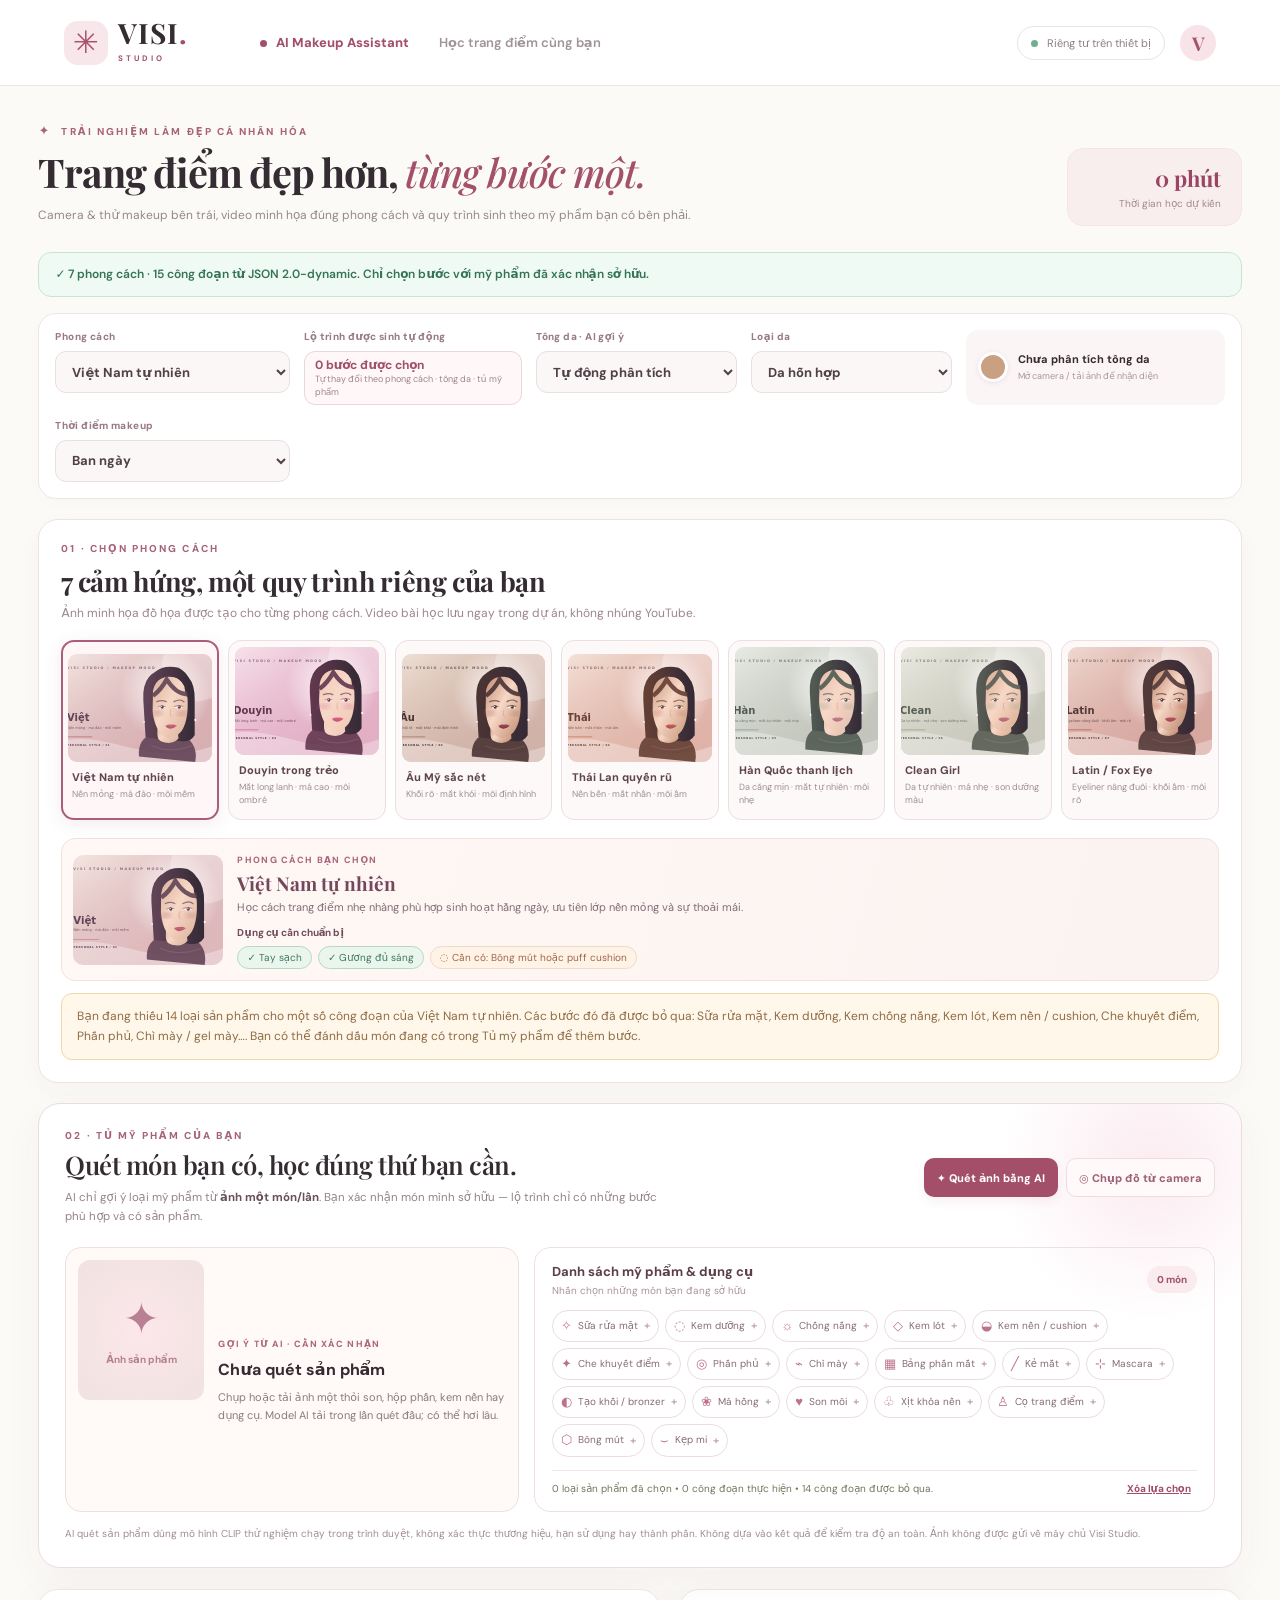
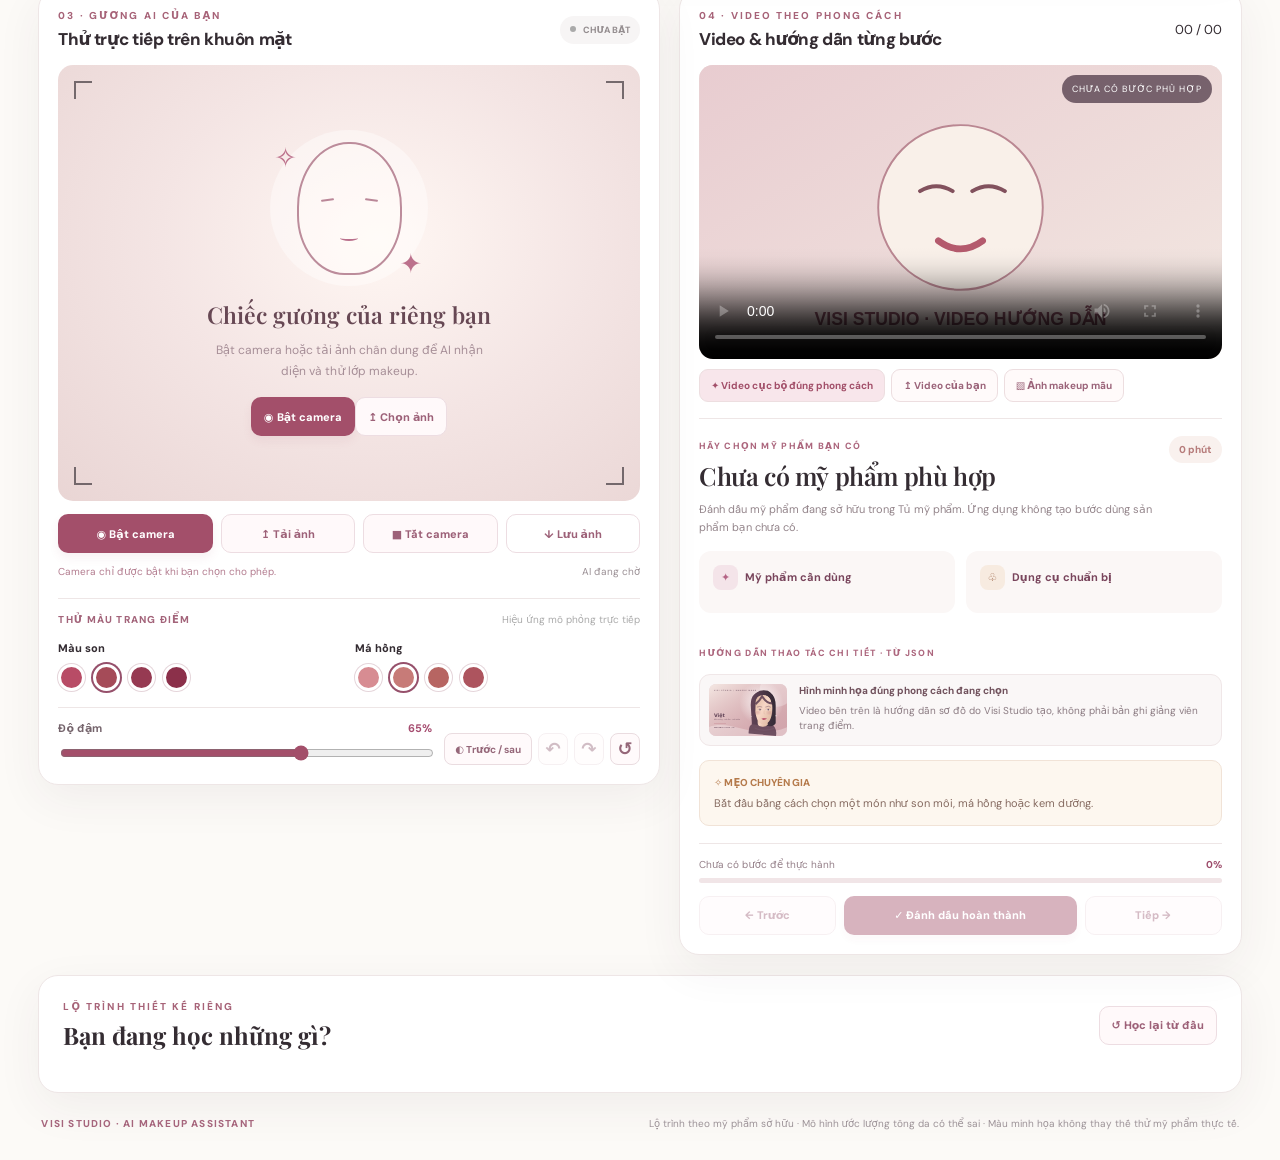
==== commit a09af94c: "Sivi Update" ====
--- a/makeup-assistant/index.html
+++ b/makeup-assistant/index.html
@@ -4,14 +4,14 @@
   <meta charset="UTF-8">
   <meta name="viewport" content="width=device-width,initial-scale=1,viewport-fit=cover">
   <meta name="theme-color" content="#fcf9f5">
-  <meta name="description" content="Visi Studio – học makeup 2 màn hình, thử son và má hồng AI, video hướng dẫn, lộ trình cá nhân hóa theo tông da.">
+  <meta name="description" content="Visi Studio – AI makeup hai màn hình: 7 phong cách, lộ trình sinh động từ tông da và mỹ phẩm có sẵn, video MP4 theo phong cách.">
   <title>Visi Studio · AI Makeup Assistant</title>
   <link rel="icon" href="assets/logo.svg" type="image/svg+xml">
-  <link rel="stylesheet" href="style.css?v=json11">
-  <link rel="stylesheet" href="inventory.css?v=json11">
-  <script src="curriculum.js?v=json11" defer></script>
-  <script src="inventory-ai.js?v=json11" defer></script>
-  <script src="script.js?v=json11" defer></script>
+  <link rel="stylesheet" href="style.css?v=dynamic20">
+  <link rel="stylesheet" href="inventory.css?v=dynamic20">
+  <script src="curriculum.js?v=dynamic20" defer></script>
+  <script src="inventory-ai.js?v=dynamic20" defer></script>
+  <script src="script.js?v=dynamic20" defer></script>
 </head>
 <body>
 <div class="app-shell">
@@ -23,22 +23,24 @@
 
   <main class="main">
     <div class="intro-row">
-      <div><div class="eyebrow"><span class="tiny-star">✦</span> TRẢI NGHIỆM LÀM ĐẸP CÁ NHÂN HÓA</div><h1>Trang điểm đẹp hơn, <em>từng bước một.</em></h1><p>Camera & thử makeup bên trái, video chuyên gia và quy trình theo mỹ phẩm bạn có bên phải.</p></div>
+      <div><div class="eyebrow"><span class="tiny-star">✦</span> TRẢI NGHIỆM LÀM ĐẸP CÁ NHÂN HÓA</div><h1>Trang điểm đẹp hơn, <em>từng bước một.</em></h1><p>Camera & thử makeup bên trái, video minh họa đúng phong cách và quy trình sinh theo mỹ phẩm bạn có bên phải.</p></div>
       <div class="intro-stat"><strong id="totalTime">15 phút</strong><span>Thời gian học dự kiến</span></div>
     </div>
     <div id="curriculumStatus" class="curriculum-status loading" role="status" aria-live="polite">Đang tải dữ liệu JSON…</div>
     <div class="studio-controls">
-      <div class="field"><label for="styleSelect">Phong cách</label><select id="styleSelect"><option value="vietnam">Việt Nam tự nhiên</option><option value="douyin">Douyin trong trẻo</option><option value="western">Âu Mỹ sắc nét</option></select></div>
-      <div class="field"><label for="planSelect">Gói học</label><select id="planSelect"><option value="auto">Tự động theo tủ mỹ phẩm</option><option value="basic">Cơ bản · 7 bước</option><option value="advanced">Nâng cao · 13 bước</option></select></div>
+      <div class="field"><label for="styleSelect">Phong cách</label><select id="styleSelect"><option value="vietnam">Đang tải 7 phong cách...</option></select></div>
+      <div class="field dynamic-plan-field"><label>Lộ trình được sinh tự động</label><div class="dynamic-step-count" id="dynamicCount"><b>Đang tính toán…</b></div></div>
       <div class="field"><label for="toneSelect">Tông da · AI gợi ý</label><select id="toneSelect"><option value="auto">Tự động phân tích</option><option value="light">Da sáng</option><option value="medium">Da trung bình</option><option value="tan">Da ngăm</option><option value="deep">Da sẫm</option></select></div>
       <div class="field"><label for="skinTypeSelect">Loại da</label><select id="skinTypeSelect"><option value="normal">Da thường</option><option value="oily">Da dầu</option><option value="dry">Da khô</option><option value="combination">Da hỗn hợp</option><option value="sensitive">Da nhạy cảm</option></select></div><div class="tone-result"><span class="tone-dot" id="toneDot"></span><div><strong id="toneTitle">Chưa phân tích tông da</strong><small id="toneDetails">Có thể tự chọn hoặc mở camera</small></div></div>
       <div class="field"><label for="timeOfDaySelect">Thời điểm makeup</label><select id="timeOfDaySelect"><option value="day">Ban ngày</option><option value="night">Buổi tối</option></select></div>
     </div>
 
 
+    <section class="style-gallery-section" aria-label="Thư viện phong cách makeup"><div class="style-heading"><div><div class="eyebrow">01 · CHỌN PHONG CÁCH</div><h2>7 cảm hứng, một quy trình riêng của bạn</h2><p>Ảnh minh họa đồ họa được tạo cho từng phong cách. Video bài học lưu ngay trong dự án, không nhúng YouTube.</p></div></div><div id="styleGallery" class="style-gallery"></div><div id="styleEquipment" class="style-equipment"></div><div id="planMissing" class="plan-missing" role="status" hidden></div></section>
+
     <section class="inventory-studio" aria-label="Tủ mỹ phẩm và quét AI">
       <div class="inventory-head">
-        <div><div class="eyebrow">03 · TỦ MỸ PHẨM THÔNG MINH</div><h2>Quét món bạn có, học đúng thứ bạn cần.</h2><p>AI gợi ý loại mỹ phẩm từ <strong>ảnh một món/lần</strong>. Xác nhận kết quả hoặc tự chỉnh — lộ trình sẽ thay đổi theo những món bạn đánh dấu.</p></div>
+        <div><div class="eyebrow">02 · TỦ MỸ PHẨM CỦA BẠN</div><h2>Quét món bạn có, học đúng thứ bạn cần.</h2><p>AI chỉ gợi ý loại mỹ phẩm từ <strong>ảnh một món/lần</strong>. Bạn xác nhận món mình sở hữu — lộ trình chỉ có những bước phù hợp và có sản phẩm.</p></div>
         <div class="inventory-actions"><button id="scanFromPhoto" type="button" class="btn primary">✦ Quét ảnh bằng AI</button><button id="scanFromCamera" type="button" class="btn outline">◎ Chụp đồ từ camera</button><input id="productScanInput" type="file" accept="image/jpeg,image/png,image/webp" hidden></div>
       </div>
       <div class="inventory-body">
@@ -53,7 +55,7 @@
 
     <div class="workspace">
       <section class="pane camera-pane" aria-label="Gương AI và camera">
-        <div class="pane-head"><div><div class="eyebrow">01 · GƯƠNG AI CỦA BẠN</div><h2>Thử trực tiếp trên khuôn mặt</h2></div><span class="live-pill" id="cameraState"><span></span> CHƯA BẬT</span></div>
+        <div class="pane-head"><div><div class="eyebrow">03 · GƯƠNG AI CỦA BẠN</div><h2>Thử trực tiếp trên khuôn mặt</h2></div><span class="live-pill" id="cameraState"><span></span> CHƯA BẬT</span></div>
         <div class="camera-stage" id="cameraStage">
           <canvas id="makeupCanvas" aria-label="Camera hoặc ảnh với lớp thử trang điểm ảo"></canvas>
           <div class="empty-state" id="emptyState"><div class="face-art"><div class="face-shape"><span class="face-eye one"></span><span class="face-eye two"></span><span class="face-lips"></span></div><span class="spark s1">✦</span><span class="spark s2">✧</span></div><strong>Chiếc gương của riêng bạn</strong><p>Bật camera hoặc tải ảnh chân dung để AI nhận diện và thử lớp makeup.</p><div class="empty-actions"><button id="startCameraMain" class="btn primary" type="button"><span>◉</span> Bật camera</button><button id="pickPhotoMain" class="btn outline" type="button">↥ Chọn ảnh</button></div></div>
@@ -71,9 +73,9 @@
       </section>
 
       <section class="pane guide-pane" aria-label="Video hướng dẫn và lộ trình">
-        <div class="pane-head"><div><div class="eyebrow">02 · VIDEO TỪ THƯ VIỆN</div><h2>Video & hướng dẫn từng bước</h2></div><span class="step-badge" id="stepCount">01 / 07</span></div>
-        <div class="guide-player"><video id="guideVideo" controls playsinline preload="metadata" poster="assets/guide-poster.svg"></video><iframe id="expertFrame" title="Video chuyên gia Lisa Eldridge (YouTube)" allow="encrypted-media; picture-in-picture; fullscreen" referrerpolicy="strict-origin-when-cross-origin" loading="lazy" hidden></iframe><div class="video-corner-note" id="videoLabel">VIDEO MINH HỌA</div></div>
-        <div class="video-actions"><button id="useVideoSample" type="button" class="tiny-btn active">✦ Video minh họa</button><button id="useExpertVideo" type="button" class="tiny-btn">▷ Video chuyên gia</button><a href="https://www.youtube.com/watch?v=bb75cZ81HUU" id="expertOriginal" class="tiny-btn expert-link" target="_blank" rel="noopener noreferrer">↗ Xem trên YouTube</a><button id="pickTutorial" type="button" class="tiny-btn">↥ Video của bạn</button><button id="pickReference" type="button" class="tiny-btn">▧ Ảnh makeup mẫu</button><input type="file" accept="video/mp4,video/webm" id="tutorialInput" hidden><input type="file" accept="image/png,image/jpeg,image/webp" id="referenceInput" hidden></div>
+        <div class="pane-head"><div><div class="eyebrow">04 · VIDEO THEO PHONG CÁCH</div><h2>Video & hướng dẫn từng bước</h2></div><span class="step-badge" id="stepCount">00 / 00</span></div>
+        <div class="guide-player"><video id="guideVideo" controls playsinline preload="metadata" poster="assets/guide-poster.svg"></video><div class="video-corner-note" id="videoLabel">VIDEO MINH HỌA</div></div>
+        <div class="video-actions"><button id="useVideoSample" type="button" class="tiny-btn active">✦ Video cục bộ đúng phong cách</button><button id="pickTutorial" type="button" class="tiny-btn">↥ Video của bạn</button><button id="pickReference" type="button" class="tiny-btn">▧ Ảnh makeup mẫu</button><input type="file" accept="video/mp4,video/webm" id="tutorialInput" hidden><input type="file" accept="image/png,image/jpeg,image/webp" id="referenceInput" hidden></div>
         <div class="reference-box" id="referenceBox" hidden><img id="referenceImg" alt="Ảnh trang điểm tham khảo của người dùng"><span>Ảnh makeup tham khảo</span><button id="clearReference" class="mini-btn" type="button">× Bỏ ảnh</button></div>
         <div class="lesson-header"><div><span class="section-label" id="lessonCategory">01 · CHUẨN BỊ</span><h3 id="lessonTitle">Làm sạch và dưỡng ẩm</h3><p id="lessonDesc">Chuẩn bị một bề mặt da thoải mái trước khi trang điểm.</p></div><span id="lessonMinutes" class="minute-tag">2 phút</span></div>
         <div id="availabilityNotice" class="availability-notice" hidden></div><div class="lesson-kits"><div class="kit"><div class="kit-head"><span class="kit-icon">✦</span><strong>Mỹ phẩm cần dùng</strong></div><ul id="productList"></ul></div><div class="kit"><div class="kit-head"><span class="kit-icon tools-icon">♧</span><strong>Dụng cụ chuẩn bị</strong></div><ul id="toolList"></ul></div></div>
@@ -83,13 +85,13 @@
         </div>
         <p id="styleGuidance" class="style-guidance" hidden></p>
         <div class="instructions"><div class="section-label">HƯỚNG DẪN THAO TÁC CHI TIẾT · TỪ JSON</div><ol id="instructionList"></ol></div>
-        <div class="product-notes" id="productNotes" hidden></div><div class="lesson-resources"><img id="lessonIllustration" src="assets/guide-poster.svg" alt="Hình minh họa bước trang điểm" width="74" height="52"><div><strong>Tài liệu tham khảo</strong><a id="lessonSource" href="https://www.lorealparisusa.com/beauty-magazine/makeup/makeup-looks/how-to-apply-makeup" rel="noopener noreferrer" target="_blank">Quy trình makeup cơ bản của L’Oréal Paris ↗</a></div></div><div class="coach-note"><span>✧ MẸO CHUYÊN GIA</span><p id="expertTip"></p></div>
-        <div class="lesson-bottom"><div class="progress-meta"><span id="progressText">Đã hoàn thành 0 / 7 bước</span><strong id="progressPercent">0%</strong></div><div class="progress-track"><span id="progressFill"></span></div><div class="lesson-nav"><button type="button" id="prevStep" class="btn outline">← Trước</button><button type="button" id="completeStep" class="btn primary">✓ Đánh dấu hoàn thành</button><button type="button" id="nextStep" class="btn outline">Tiếp →</button></div></div>
+        <div class="product-notes" id="productNotes" hidden></div><div class="lesson-resources"><img id="lessonIllustration" src="assets/styles/vietnam.svg" alt="Minh họa phong cách trang điểm" width="100" height="70"><div><strong>Hình minh họa đúng phong cách đang chọn</strong><p class="local-media-note">Video bên trên là hướng dẫn sơ đồ do Visi Studio tạo, không phải bản ghi giảng viên trang điểm.</p></div></div><div class="coach-note"><span>✧ MẸO CHUYÊN GIA</span><p id="expertTip"></p></div>
+        <div class="lesson-bottom"><div class="progress-meta"><span id="progressText">Đã hoàn thành 0 bước</span><strong id="progressPercent">0%</strong></div><div class="progress-track"><span id="progressFill"></span></div><div class="lesson-nav"><button type="button" id="prevStep" class="btn outline">← Trước</button><button type="button" id="completeStep" class="btn primary">✓ Đánh dấu hoàn thành</button><button type="button" id="nextStep" class="btn outline">Tiếp →</button></div></div>
       </section>
     </div>
 
     <section class="roadmap"><div class="roadmap-head"><div><div class="eyebrow">LỘ TRÌNH THIẾT KẾ RIÊNG</div><h2>Bạn đang học những gì?</h2></div><button id="restartCourse" class="btn outline" type="button">↺ Học lại từ đầu</button></div><div class="step-track" id="stepTrack"></div></section>
-    <footer class="footer"><span>VISI STUDIO · AI MAKEUP ASSISTANT</span><span>Ảnh/video xử lý trong trình duyệt · Tông da được ước lượng, có thể chỉnh thủ công · Màu mỹ phẩm chỉ mang tính tham khảo.</span></footer>
+    <footer class="footer"><span>VISI STUDIO · AI MAKEUP ASSISTANT</span><span>Lộ trình theo mỹ phẩm sở hữu · Mô hình ước lượng tông da có thể sai · Màu minh họa không thay thế thử mỹ phẩm thực tế.</span></footer>
   </main>
 </div>
 </body>
--- a/makeup-assistant/style.css
+++ b/makeup-assistant/style.css
@@ -27,3 +27,25 @@
 .product-note-item p{font-size:12px;margin:0 0 4px;line-height:1.6}
 .product-note-item small{display:block;color:#96787f;font-size:11px;line-height:1.6}
 @media(max-width:740px){.personalization-grid{grid-template-columns:1fr}.curriculum-status{font-size:11px}}
+
+/* Visi Studio Dynamic Curriculum · seven style cards and inventory-driven route */
+.style-gallery-section{background:#fff;border:1px solid #eee2e3;border-radius:20px;padding:22px;margin-bottom:20px;box-shadow:0 9px 26px #4b334008}
+.style-heading h2{font-family:'Playfair Display',Georgia,serif;font-size:27px;margin:8px 0 5px;letter-spacing:-.35px}
+.style-heading p{font-size:12px;line-height:1.65;color:#9c858f;margin:0 0 17px}
+.style-gallery{display:grid;grid-template-columns:repeat(7,minmax(0,1fr));gap:9px}
+.style-pick{border:1px solid #eddee0;border-radius:13px;padding:6px;background:#fcf9f8;text-align:left;min-width:0;color:#604550;transition:transform .17s,border-color .17s,box-shadow .17s}
+.style-pick:hover{transform:translateY(-2px);border-color:#bd7890}.style-pick.active{border:2px solid #ab5e79;padding:5px;box-shadow:0 4px 17px #a35e791f;background:#fff6f8}
+.style-pick img{width:100%;aspect-ratio:4/3;object-fit:cover;object-position:65% center;border-radius:9px;display:block;margin-bottom:8px;background:#f2e5e4}
+.style-pick strong{display:block;font-weight:800;font-size:11px;white-space:normal;line-height:1.35;padding:0 4px}
+.style-pick small{display:block;font-size:9px;line-height:1.5;color:#a08e95;margin-top:3px;padding:0 4px 5px}
+.dynamic-step-count{border:1px solid #e7d8de;background:#fff7f8;min-height:42px;border-radius:11px;padding:5px 10px;display:flex;flex-direction:column;justify-content:center}
+.dynamic-step-count b{color:#9f506b;font-size:12px}.dynamic-step-count small{color:#9e8590;font-size:9px;line-height:1.4}
+.style-equipment{margin-top:18px}.equipment-cover{display:flex;gap:14px;background:linear-gradient(105deg,#fff8f5,#fbf3f1);border:1px solid #f1e2df;border-radius:14px;padding:11px;align-items:center}
+.equipment-cover>img{width:150px;min-width:150px;height:110px;object-fit:cover;object-position:68% center;border-radius:10px}
+.equipment-cover strong{display:block;font-family:'Playfair Display',serif;font-size:19px;color:#74475d;margin:3px 0}
+.equipment-cover p{margin:3px 0 8px;font-size:11px;line-height:1.5;color:#826c76}.equipment-cover b{font-size:10px;color:#704d5d}
+.equipment-tags{display:flex;gap:6px;flex-wrap:wrap;margin-top:6px}.equipment-tags span{font-size:10px;background:#eaf6ed;color:#3e7761;border:1px solid #b4dbc2;border-radius:20px;padding:4px 9px}.equipment-tags .missing-tool{color:#a0644e;background:#fff3e6;border-color:#eddbcb}
+.plan-missing{background:#fff7ea;color:#8e6c45;border:1px solid #f1d7a9;padding:13px 15px;border-radius:11px;font-size:12px;line-height:1.6;margin-top:12px}.plan-missing[hidden]{display:none!important}
+.local-media-note{font-size:10px;color:#8b7b82;line-height:1.5;margin:3px 0}
+@media (max-width:1050px){.style-gallery{grid-template-columns:repeat(4,minmax(0,1fr))}}
+@media (max-width:600px){.style-gallery-section{padding:13px}.style-heading h2{font-size:23px}.style-gallery{grid-template-columns:repeat(2,minmax(0,1fr))}.equipment-cover>img{width:102px;min-width:102px;height:100px}.equipment-cover{align-items:flex-start}.style-pick strong{font-size:11px}.style-pick small{font-size:9px}}
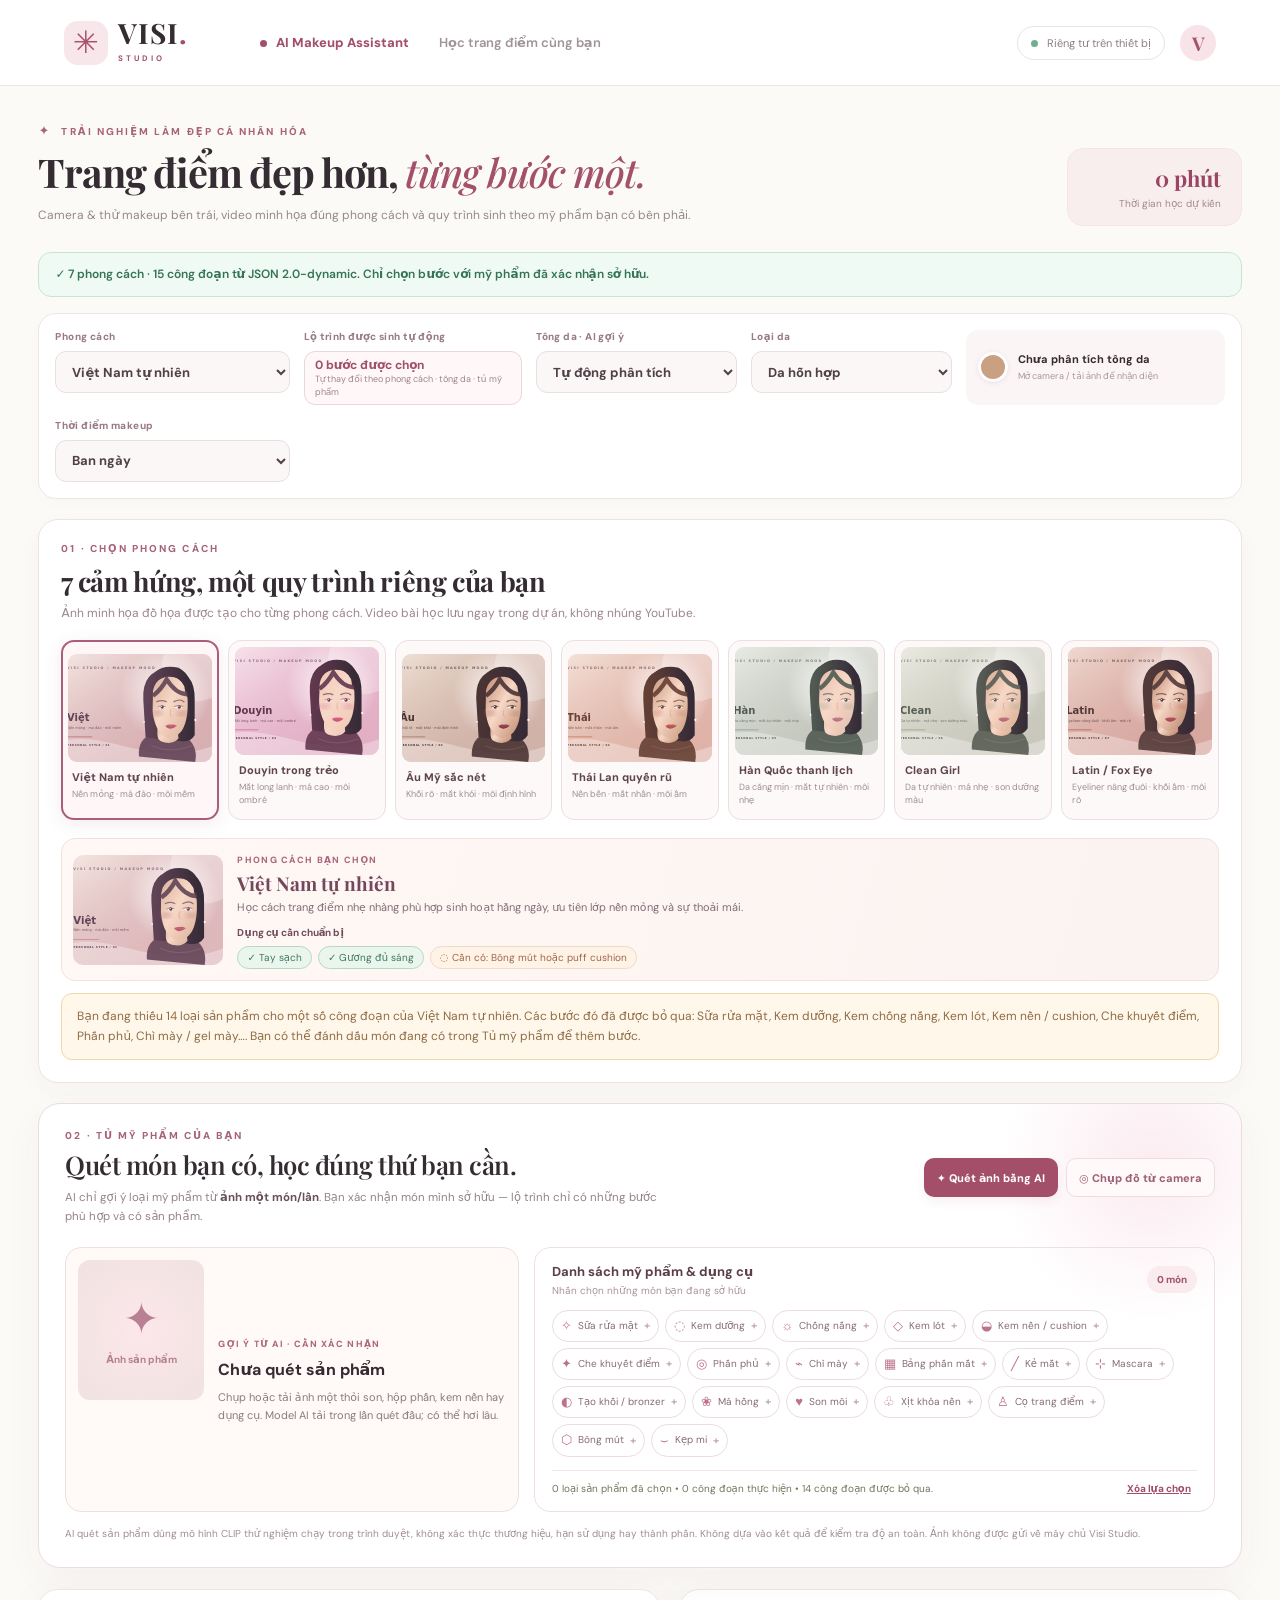
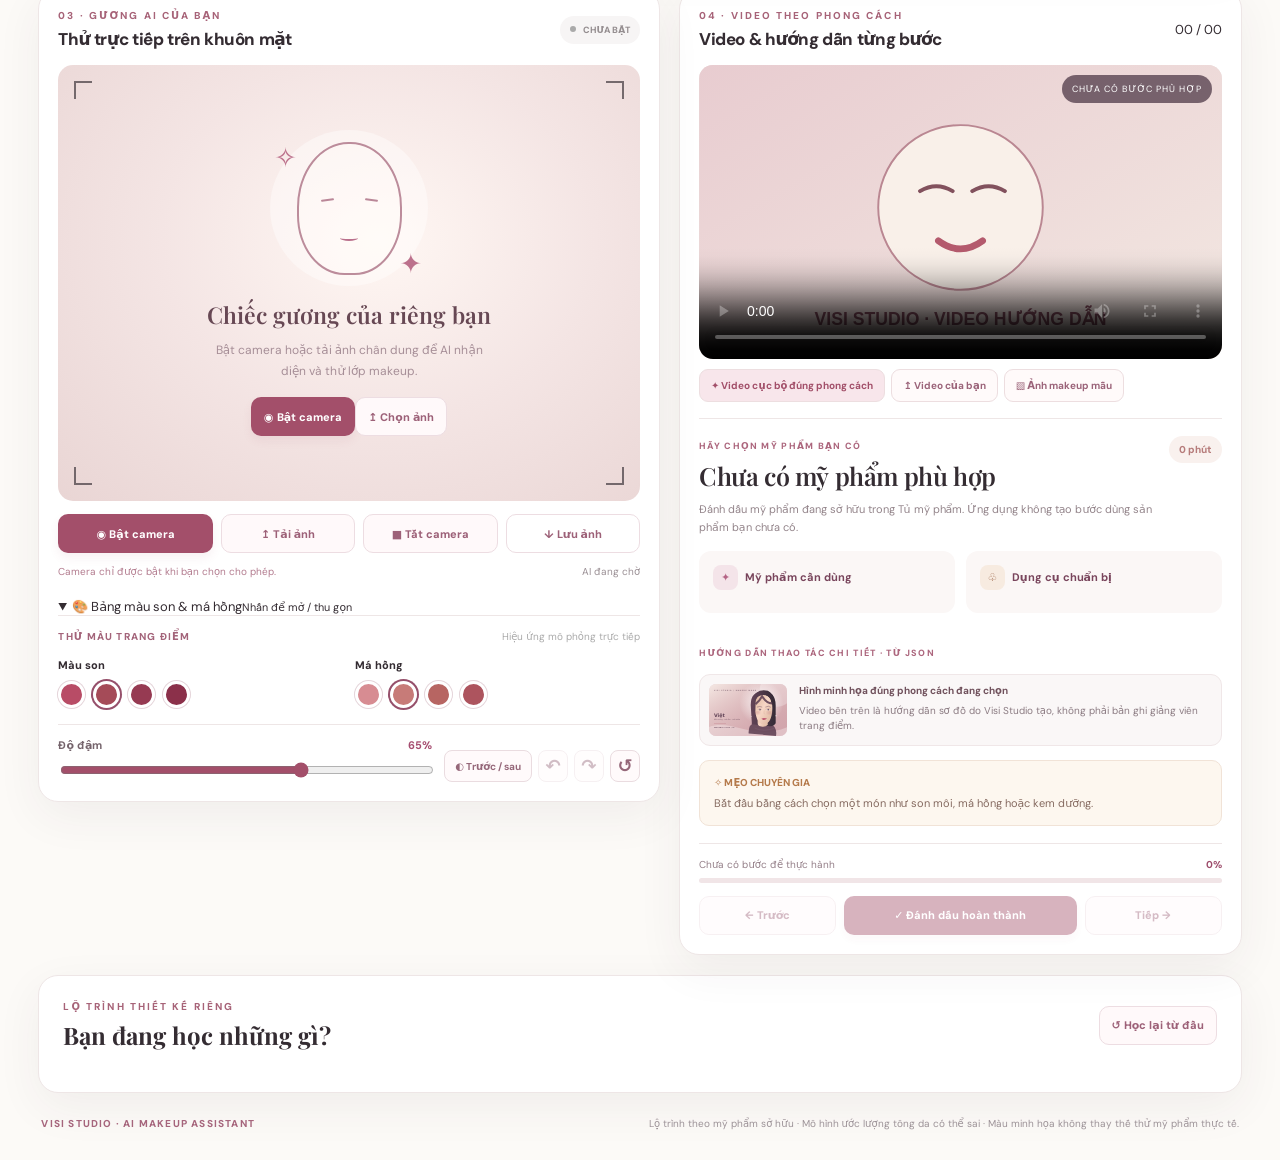
==== commit b3eae088: "Add mobile responsive PWA phase 1" ====
--- a/makeup-assistant/index.html
+++ b/makeup-assistant/index.html
@@ -4,21 +4,28 @@
   <meta charset="UTF-8">
   <meta name="viewport" content="width=device-width,initial-scale=1,viewport-fit=cover">
   <meta name="theme-color" content="#fcf9f5">
+  <meta name="apple-mobile-web-app-capable" content="yes">
+  <meta name="apple-mobile-web-app-status-bar-style" content="default">
+  <meta name="apple-mobile-web-app-title" content="Visi Studio">
+  <link rel="manifest" href="manifest.webmanifest">
+  <link rel="apple-touch-icon" href="assets/icon-192.png">
   <meta name="description" content="Visi Studio – AI makeup hai màn hình: 7 phong cách, lộ trình sinh động từ tông da và mỹ phẩm có sẵn, video MP4 theo phong cách.">
   <title>Visi Studio · AI Makeup Assistant</title>
   <link rel="icon" href="assets/logo.svg" type="image/svg+xml">
   <link rel="stylesheet" href="style.css?v=dynamic20">
-  <link rel="stylesheet" href="inventory.css?v=dynamic20">
+  <link rel="stylesheet" href="inventory.css?v=dynamic20"
+  <link rel="stylesheet" href="mobile.css?v=mobile1">
   <script src="curriculum.js?v=dynamic20" defer></script>
   <script src="inventory-ai.js?v=dynamic20" defer></script>
   <script src="script.js?v=dynamic20" defer></script>
+  <script src="mobile-ui.js?v=mobile1" defer></script>
 </head>
 <body>
 <div class="app-shell">
   <header class="topbar">
     <a class="brand" href="./" aria-label="Trang chủ Visi Studio"><span class="logo-icon">✳</span><span class="brand-word">VISI<span class="period">.</span><small>STUDIO</small></span></a>
     <div class="topnav"><span class="nav-link active"><span class="dot"></span> AI Makeup Assistant</span><span class="nav-link hide-small">Học trang điểm cùng bạn</span></div>
-    <div class="topright"><span class="privacy-chip"><span class="privacy-dot"></span> Riêng tư trên thiết bị</span><span class="top-avatar">V</span></div>
+    <div class="topright"><button id="installAppBtn" class="install-btn" type="button" hidden>Cài ứng dụng</button><span class="privacy-chip"><span class="privacy-dot"></span> Riêng tư trên thiết bị</span><span class="top-avatar">V</span></div>
   </header>
 
   <main class="main">
@@ -66,10 +73,10 @@
         <input id="photoInput" type="file" accept="image/jpeg,image/png,image/webp" hidden>
         <div class="camera-actions"><button class="btn primary" id="startCamera" type="button">◉ Bật camera</button><button class="btn outline" id="uploadPhoto" type="button">↥ Tải ảnh</button><button class="btn outline" id="stopCamera" type="button">■ Tắt camera</button><button class="btn ghost" id="captureBtn" type="button">↓ Lưu ảnh</button></div>
         <div class="statusbar"><span id="statusLine" role="status" aria-live="polite">Camera chỉ được bật khi bạn chọn cho phép.</span><span class="status-detail" id="aiStatus">AI đang chờ</span></div>
-        <div class="preview-editor"><div class="editor-title"><span>THỬ MÀU TRANG ĐIỂM</span><small>Hiệu ứng mô phỏng trực tiếp</small></div>
+        <details class="palette-drawer" id="paletteDrawer" open><summary class="palette-summary"><span>🎨 Bảng màu son & má hồng</span><small>Nhấn để mở / thu gọn</small></summary><div class="preview-editor"><div class="editor-title"><span>THỬ MÀU TRANG ĐIỂM</span><small>Hiệu ứng mô phỏng trực tiếp</small></div>
           <div class="editor-rows"><div class="color-editor"><label>Màu son</label><div id="lipPalette" class="swatches" role="group" aria-label="Bảng màu son"></div></div><div class="color-editor"><label>Má hồng</label><div id="blushPalette" class="swatches" role="group" aria-label="Bảng màu má hồng"></div></div></div>
           <div class="preview-bottom"><div class="range-box"><label for="opacityRange">Độ đậm <b id="opacityValue">65%</b></label><input type="range" min="0" max="100" value="65" id="opacityRange"></div><div class="inline-tools"><button id="beforeAfter" type="button" class="mini-btn">◐ Trước / sau</button><button id="undoBtn" type="button" class="icon-btn" title="Hoàn tác" aria-label="Hoàn tác">↶</button><button id="redoBtn" type="button" class="icon-btn" title="Làm lại" aria-label="Làm lại">↷</button><button id="resetBtn" type="button" class="icon-btn" title="Đặt lại" aria-label="Đặt lại">↺</button></div></div>
-        </div>
+        </div></details>
       </section>
 
       <section class="pane guide-pane" aria-label="Video hướng dẫn và lộ trình">
@@ -90,7 +97,7 @@
       </section>
     </div>
 
-    <section class="roadmap"><div class="roadmap-head"><div><div class="eyebrow">LỘ TRÌNH THIẾT KẾ RIÊNG</div><h2>Bạn đang học những gì?</h2></div><button id="restartCourse" class="btn outline" type="button">↺ Học lại từ đầu</button></div><div class="step-track" id="stepTrack"></div></section>
+    <section class="roadmap" id="mobileLessons"><div class="roadmap-head"><div><div class="eyebrow">LỘ TRÌNH THIẾT KẾ RIÊNG</div><h2>Bạn đang học những gì?</h2></div><button id="restartCourse" class="btn outline" type="button">↺ Học lại từ đầu</button></div><div class="step-track" id="stepTrack"></div></section>
     <footer class="footer"><span>VISI STUDIO · AI MAKEUP ASSISTANT</span><span>Lộ trình theo mỹ phẩm sở hữu · Mô hình ước lượng tông da có thể sai · Màu minh họa không thay thế thử mỹ phẩm thực tế.</span></footer>
   </main>
 </div>
--- a/makeup-assistant/mobile.css
+++ b/makeup-assistant/mobile.css
@@ -0,0 +1,130 @@
+/* VISI Studio · Phase 1 Mobile-First UI (scoped additions; original desktop CSS is retained) */
+html { overflow-x: clip; -webkit-text-size-adjust: 100%; }
+body, .app-shell { min-width: 0; width: 100%; }
+img, video, canvas, svg { max-width: 100%; }
+.main, .main > *, .workspace > *, .pane, .inventory-studio, .inventory-body > *, .field { min-width: 0; }
+button { touch-action: manipulation; }
+[hidden] { display:none !important; }
+.install-btn { border:1px solid #e7cbd3; background:#fff5f8; color:#a34f6a; padding:10px 12px; border-radius:11px; font-size:11px; font-weight:800; }
+/* Desktop: palette editor remains expanded, progress stays in cards */
+.palette-drawer { margin-top: 14px; min-width: 0; }
+.palette-summary { display: none; }
+.palette-drawer .preview-editor { margin: 0; }
+.track-accordion { display: none; }
+@media (max-width: 820px) {
+  /* Make workspace children participate in the vertical page order. Camera comes first. */
+  .main { display:flex; flex-direction:column; gap:0; padding-inline:clamp(10px,3.5vw,22px); }
+  .workspace { display:contents; }
+  .intro-row { order:0; margin-bottom:12px; }
+  #curriculumStatus { order:1; }
+  .camera-pane { order:2; position:static; margin-bottom:14px; }
+  .studio-controls { order:3; margin-bottom:14px; }
+  .style-gallery-section { order:4; margin-bottom:14px; }
+  .inventory-studio { order:5; margin-bottom:14px; }
+  .roadmap { order:6; margin:0 0 14px; }
+  .guide-pane { order:7; margin-bottom:14px; scroll-margin-top:12px; }
+  .footer { order:8; }
+  .camera-stage { min-height:0; max-height:min(65svh,550px); aspect-ratio: 5 / 5.3; }
+  .topbar { min-width:0; }
+  .studio-controls { grid-template-columns:repeat(2,minmax(0,1fr)); }
+  .tone-result { grid-column:1/-1; }
+  .style-gallery { grid-template-columns:repeat(3,minmax(0,1fr)); }
+  .style-gallery-section, .inventory-studio, .pane, .roadmap { max-width:100%; }
+  .video-actions .tiny-btn { white-space:normal; min-width:0; }
+  .lesson-nav { grid-template-columns:minmax(0,1fr) minmax(0,1.4fr) minmax(0,1fr); }
+  /* Dynamic curriculum becomes native accessible accordion cards; no fixed 7/14-step layout. */
+  #stepTrack { display:flex; flex-direction:column; gap:9px; }
+  #stepTrack .desktop-track-step { display:none; }
+  #stepTrack .track-accordion { display:block; border:1px solid #efdee4; border-radius:14px; background:#fffaf9; overflow:hidden; }
+  #stepTrack .track-accordion.active { border-color:#b56884; background:#fff7fa; }
+  #stepTrack .track-accordion.done { border-color:#b4d7c0; }
+  #stepTrack .track-accordion summary { cursor:pointer; list-style:none; display:flex; align-items:center; gap:12px; min-height:64px; padding:12px; }
+  #stepTrack .track-accordion summary::-webkit-details-marker { display:none; }
+  .accordion-number { display:grid; place-items:center; flex:0 0 36px; height:36px; border-radius:11px; background:#f3e3e8; color:#9f4f6b; font-size:12px; font-weight:800; }
+  .accordion-heading { display:flex; flex:1; flex-direction:column; align-items:flex-start; gap:3px; min-width:0; text-align:left; }
+  .accordion-heading strong { font-size:13px; line-height:1.35; color:#604b56; overflow-wrap:anywhere; }
+  .accordion-heading small { font-size:10px; color:#9a838d; }
+  .accordion-chevron { font-size:20px; color:#ad6b83; transition:transform .2s; }
+  #stepTrack details[open] .accordion-chevron { transform:rotate(180deg); }
+  .accordion-panel { padding:0 13px 14px 61px; font-size:12px; color:#67565e; line-height:1.6; }
+  .accordion-panel > p { margin:0 0 10px; }
+  .accordion-products { display:flex; gap:6px; flex-wrap:wrap; margin:0 0 10px; }
+  .accordion-products span { background:#faebef; border-radius:20px; padding:4px 9px; font-size:10px; color:#8d516a; }
+  .accordion-actions { margin:0 0 12px; padding-left:18px; }
+  .accordion-actions li { padding:0 0 9px 3px; }
+  .accordion-actions strong { display:block; color:#764d61; }
+  .accordion-actions span { display:block; margin-top:2px; }
+  .accordion-open-guide { width:100%; min-height:42px; white-space:normal; }
+  .palette-drawer { margin:12px 0 0; background:#fff8fa; border:1px solid #efdde4; border-radius:13px; overflow:hidden; }
+  .palette-summary { display:flex; cursor:pointer; list-style:none; justify-content:space-between; align-items:center; gap:10px; padding:13px 14px; font-size:12px; font-weight:800; color:#8c4764; }
+  .palette-summary::-webkit-details-marker { display:none; }
+  .palette-summary small { font-weight:600; color:#9e7d8b; font-size:10px; text-align:right; }
+  .palette-drawer[open] .palette-summary { border-bottom:1px solid #f1dfe5; }
+  .palette-drawer .preview-editor { border:0; padding:12px 13px; }
+  .palette-drawer .editor-title { display:none; }
+  .swatch { min-width:35px; min-height:35px; }
+  .preview-editor .editor-rows { grid-template-columns:repeat(2,minmax(0,1fr)); }
+  .camera-actions .btn, .lesson-nav .btn { white-space:normal; min-width:0; }
+  .video-actions { max-width:100%; }
+}
+@media (max-width: 540px) {
+  .main { padding:14px 10px max(16px,env(safe-area-inset-bottom)); }
+  .topbar { padding-inline:12px; height:64px; }
+  .brand-word { font-size:24px; }
+  .logo-icon { width:38px; height:38px; }
+  .top-avatar, .privacy-chip { display:none !important; }
+  .intro-row h1 { font-size:clamp(23px,7vw,30px); margin:4px 0 4px; }
+  .intro-row p { font-size:11px; line-height:1.6; }
+  .pane { padding:12px; border-radius:17px; }
+  .pane-head { gap:8px; }
+  .pane-head h2 { font-size:16px; }
+  .live-pill { padding:6px 8px; font-size:8px; }
+  .camera-stage { aspect-ratio: 5 / 5.4; max-height:min(60svh,480px); min-height:0; }
+  .empty-state { padding:13px; }
+  .face-art { width:110px; height:110px; }
+  .face-shape { transform:scale(.72); }
+  .empty-state strong { font-size:clamp(16px,4.5vw,21px); margin-top:6px; }
+  .empty-state p { font-size:11px; margin:6px 0 12px; }
+  .empty-actions { display:flex; gap:8px; flex-wrap:wrap; justify-content:center; }
+  .camera-actions { grid-template-columns:repeat(2,minmax(0,1fr)); gap:8px; }
+  .camera-actions .btn { font-size:11px; padding:8px 7px; min-height:42px; }
+  .statusbar { flex-wrap:wrap; gap:5px; font-size:10px; }
+  .studio-controls { padding:11px; gap:9px; }
+  .studio-controls .field { min-width:0; }
+  .studio-controls .field select { width:100%; min-width:0; font-size:12px; min-height:44px; height:auto; }
+  .studio-controls .field:nth-child(1) { grid-column:1/-1; }
+  .dynamic-plan-field { grid-column:1/-1; }
+  .style-gallery-section { padding:13px; }
+  .style-gallery { grid-template-columns:repeat(2,minmax(0,1fr)); }
+  .equipment-cover { flex-wrap:wrap; }
+  .equipment-cover>img { width:100%; min-width:0; height:120px; }
+  .inventory-actions { display:grid; grid-template-columns:repeat(2,minmax(0,1fr)); }
+  .inventory-actions .btn { white-space:normal; font-size:11px; }
+  .inventory-collection-head { flex-wrap:wrap; }
+  .preview-editor .editor-rows { grid-template-columns:1fr; gap:13px; }
+  .swatches { gap:10px; }
+  .preview-bottom { gap:10px; }
+  .preview-bottom .inline-tools { width:100%; justify-content:space-between; }
+  .guide-player { max-height:none !important; aspect-ratio:16/9; }
+  .video-actions { display:grid; grid-template-columns:repeat(2,minmax(0,1fr)); }
+  .video-actions .tiny-btn { min-width:0; font-size:10px; line-height:1.35; }
+  .lesson-kits { grid-template-columns:1fr; }
+  .lesson-nav { grid-template-columns:repeat(2,minmax(0,1fr)); }
+  .lesson-nav #completeStep { grid-column:1/-1; grid-row:1; }
+  .roadmap { padding:14px 12px; }
+  .roadmap-head { align-items:flex-start; }
+  .roadmap-head h2 { font-size:20px; }
+  .roadmap-head .btn { white-space:normal; flex:0 0 auto; padding:8px; }
+  .accordion-panel { padding:0 12px 13px 14px; }
+  .footer { overflow-wrap:anywhere; }
+}
+@media (max-width: 360px) {
+  .main { padding-inline:8px; }
+  .topbar { padding-inline:10px; }
+  .brand-word { font-size:21px; }
+  .pane { padding:9px; }
+  .style-gallery { gap:6px; }
+  .palette-summary small { font-size:9px; }
+  .video-actions { grid-template-columns:1fr 1fr; }
+}
+@media (prefers-reduced-motion:reduce) { .accordion-chevron { transition:none; } }
